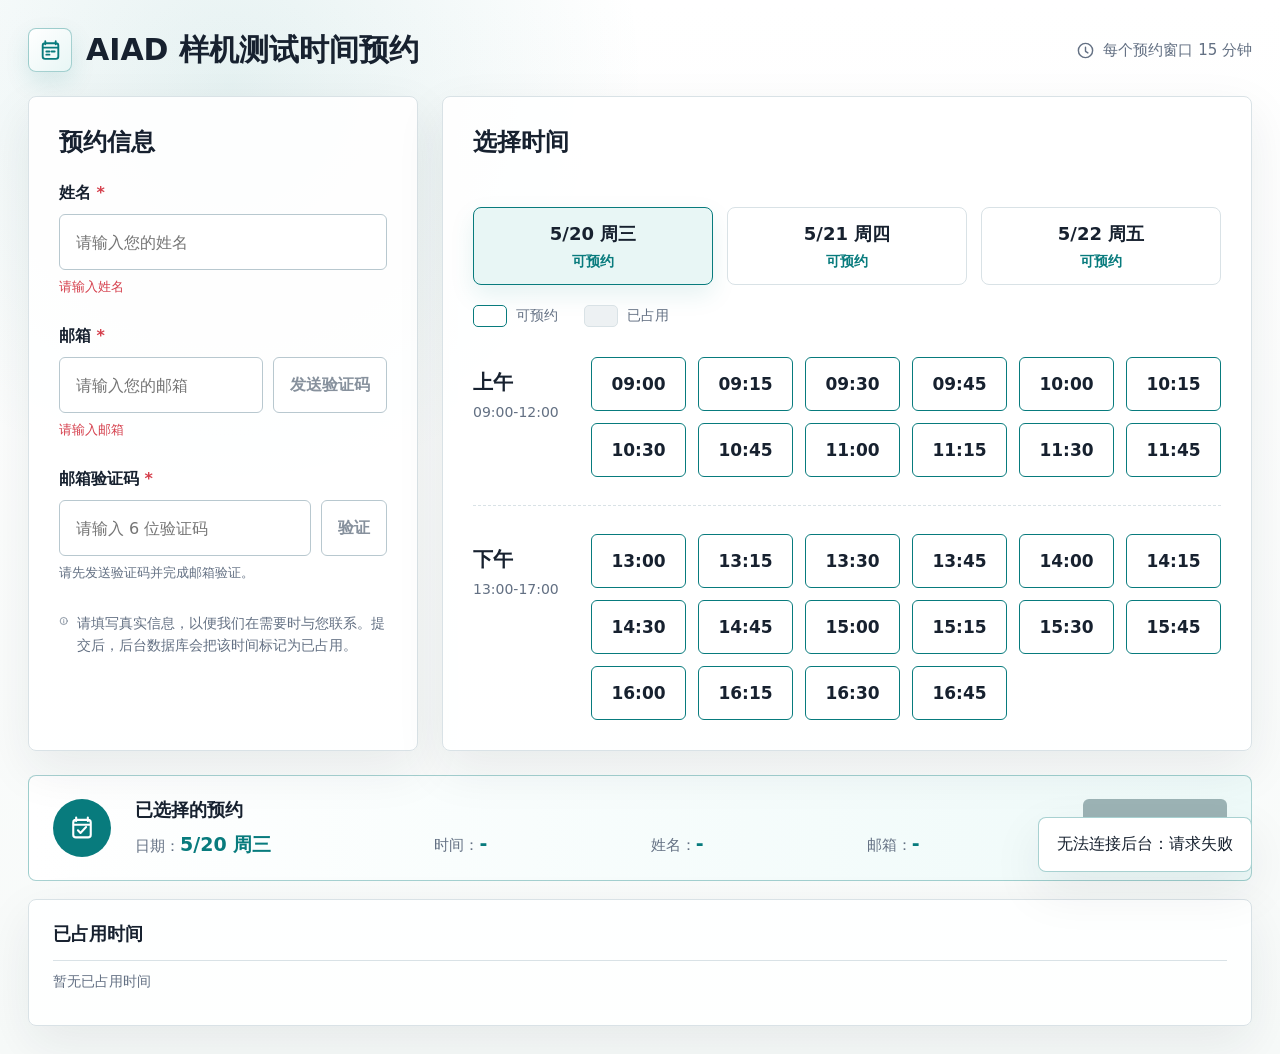
==== index.html @ 075addb0 "Add admin blocked slot management" ====
<!doctype html>
<html lang="zh-CN">
  <head>
    <meta charset="utf-8" />
    <meta name="viewport" content="width=device-width, initial-scale=1" />
    <title>AIAD 样机测试时间预约</title>
    <style>
      :root {
        --bg: #f7faf9;
        --surface: #ffffff;
        --surface-soft: #f1f7f6;
        --ink: #17212f;
        --muted: #637083;
        --line: #d9e2e6;
        --line-strong: #b8c8cf;
        --teal: #087b7d;
        --teal-deep: #056568;
        --teal-soft: #e8f6f5;
        --red: #d53f4c;
        --shadow: 0 18px 50px rgba(23, 33, 47, 0.08);
        font-family: Inter, ui-sans-serif, system-ui, -apple-system, BlinkMacSystemFont, "Segoe UI",
          "PingFang SC", "Microsoft YaHei", sans-serif;
      }

      * {
        box-sizing: border-box;
      }

      body {
        margin: 0;
        min-height: 100vh;
        background:
          radial-gradient(circle at 18% 8%, rgba(8, 123, 125, 0.1), transparent 26rem),
          linear-gradient(180deg, #ffffff 0%, var(--bg) 100%);
        color: var(--ink);
      }

      button,
      input {
        font: inherit;
      }

      button {
        cursor: pointer;
      }

      .app {
        min-height: 100vh;
        padding: 28px;
      }

      .shell {
        width: min(1480px, 100%);
        margin: 0 auto;
      }

      .topbar {
        display: flex;
        align-items: center;
        justify-content: space-between;
        gap: 20px;
        margin-bottom: 24px;
      }

      .brand {
        display: flex;
        align-items: center;
        gap: 14px;
      }

      .brand-mark {
        display: grid;
        width: 44px;
        height: 44px;
        place-items: center;
        border: 1px solid rgba(8, 123, 125, 0.35);
        border-radius: 8px;
        background: linear-gradient(135deg, #ffffff, var(--teal-soft));
        color: var(--teal);
        box-shadow: 0 10px 24px rgba(8, 123, 125, 0.12);
      }

      h1 {
        margin: 0;
        font-size: 30px;
        line-height: 1.2;
        font-weight: 760;
      }

      .top-note {
        display: flex;
        align-items: center;
        gap: 8px;
        color: var(--muted);
        font-size: 15px;
      }

      .layout {
        display: grid;
        grid-template-columns: 390px minmax(0, 1fr);
        gap: 24px;
      }

      .panel {
        border: 1px solid var(--line);
        border-radius: 8px;
        background: rgba(255, 255, 255, 0.92);
        box-shadow: var(--shadow);
      }

      .form-panel {
        min-height: 620px;
        padding: 30px;
      }

      .section-title {
        margin: 0 0 26px;
        font-size: 24px;
        line-height: 1.25;
        font-weight: 740;
      }

      .field {
        margin-bottom: 28px;
      }

      label {
        display: block;
        margin-bottom: 10px;
        font-size: 16px;
        font-weight: 680;
      }

      .required {
        color: var(--red);
      }

      input {
        width: 100%;
        height: 56px;
        border: 1px solid var(--line-strong);
        border-radius: 6px;
        background: #fff;
        color: var(--ink);
        padding: 0 16px;
        font-size: 16px;
        outline: none;
        transition: border-color 150ms ease, box-shadow 150ms ease;
      }

      input:focus {
        border-color: var(--teal);
        box-shadow: 0 0 0 4px rgba(8, 123, 125, 0.12);
      }

      .helper {
        display: flex;
        gap: 9px;
        align-items: flex-start;
        color: var(--muted);
        font-size: 14px;
        line-height: 1.6;
      }

      .error {
        min-height: 20px;
        margin-top: 8px;
        color: var(--red);
        font-size: 13px;
      }

      .verify-row {
        display: grid;
        grid-template-columns: minmax(0, 1fr) auto;
        gap: 10px;
        align-items: start;
      }

      .secondary {
        min-height: 56px;
        border: 1px solid var(--teal);
        border-radius: 6px;
        background: #fff;
        color: var(--teal);
        padding: 0 16px;
        font-weight: 700;
      }

      .secondary:disabled {
        cursor: not-allowed;
        border-color: var(--line-strong);
        color: #87919d;
      }

      .verification-status {
        min-height: 20px;
        margin-top: 8px;
        color: var(--muted);
        font-size: 13px;
      }

      .verification-status.ok {
        color: var(--teal);
        font-weight: 700;
      }

      .planner {
        padding: 30px;
      }

      .planner-head {
        display: flex;
        align-items: center;
        justify-content: space-between;
        gap: 18px;
        margin-bottom: 24px;
      }

      .week-controls {
        display: flex;
        align-items: center;
        gap: 10px;
      }

      .icon-button {
        display: grid;
        width: 42px;
        height: 42px;
        place-items: center;
        border: 1px solid var(--line);
        border-radius: 8px;
        background: #fff;
        color: var(--ink);
      }

      .icon-button:disabled {
        cursor: not-allowed;
        opacity: 0.45;
      }

      .date-tabs {
        display: grid;
        grid-template-columns: repeat(3, minmax(160px, 1fr));
        gap: 14px;
        margin-bottom: 20px;
      }

      .date-tab {
        min-height: 78px;
        border: 1px solid var(--line);
        border-radius: 8px;
        background: #fff;
        color: var(--ink);
        text-align: center;
        transition: border-color 150ms ease, background 150ms ease, color 150ms ease,
          box-shadow 150ms ease;
      }

      .date-tab strong {
        display: block;
        margin-bottom: 5px;
        font-size: 18px;
        font-weight: 740;
      }

      .date-tab span {
        color: var(--teal);
        font-size: 14px;
        font-weight: 650;
      }

      .date-tab[aria-selected="true"] {
        border-color: var(--teal);
        background: var(--teal-soft);
        box-shadow: 0 10px 24px rgba(8, 123, 125, 0.1);
      }

      .legend {
        display: flex;
        align-items: center;
        gap: 26px;
        margin: 18px 0 30px;
        color: var(--muted);
        font-size: 14px;
      }

      .legend-item {
        display: inline-flex;
        align-items: center;
        gap: 9px;
      }

      .sample {
        width: 34px;
        height: 22px;
        border: 1px solid var(--teal);
        border-radius: 5px;
        background: #fff;
      }

      .sample.busy {
        border-color: var(--line);
        background: #edf1f3;
      }

      .time-group {
        display: grid;
        grid-template-columns: 96px minmax(0, 1fr);
        gap: 22px;
        align-items: start;
      }

      .time-group + .time-group {
        margin-top: 28px;
        padding-top: 28px;
        border-top: 1px dashed var(--line);
      }

      .period-title {
        margin-top: 12px;
      }

      .period-title strong {
        display: block;
        margin-bottom: 6px;
        font-size: 20px;
      }

      .period-title span {
        color: var(--muted);
        font-size: 14px;
      }

      .slot-grid {
        display: grid;
        grid-template-columns: repeat(6, minmax(88px, 1fr));
        gap: 12px;
      }

      .slot {
        height: 54px;
        border: 1px solid var(--teal);
        border-radius: 6px;
        background: #fff;
        color: var(--ink);
        font-size: 17px;
        font-weight: 650;
        transition: transform 150ms ease, box-shadow 150ms ease, background 150ms ease,
          border-color 150ms ease;
      }

      .slot:hover:not(:disabled) {
        transform: translateY(-1px);
        box-shadow: 0 10px 18px rgba(8, 123, 125, 0.1);
      }

      .slot.selected {
        border-color: var(--teal-deep);
        background: var(--teal);
        color: #fff;
        box-shadow: 0 12px 24px rgba(8, 123, 125, 0.2);
      }

      .slot:disabled {
        cursor: not-allowed;
        border-color: var(--line);
        background: #edf1f3;
        color: #87919d;
        box-shadow: none;
      }

      .summary {
        display: grid;
        grid-template-columns: auto minmax(0, 1fr) auto;
        gap: 24px;
        align-items: center;
        margin-top: 24px;
        padding: 22px 24px;
        border: 1px solid rgba(8, 123, 125, 0.35);
        border-radius: 8px;
        background: linear-gradient(90deg, #ffffff, #eefaf9);
      }

      .summary-icon {
        display: grid;
        width: 58px;
        height: 58px;
        place-items: center;
        border-radius: 50%;
        background: var(--teal);
        color: #fff;
      }

      .summary h2 {
        margin: 0 0 10px;
        font-size: 18px;
      }

      .summary-grid {
        display: grid;
        grid-template-columns: repeat(4, minmax(0, auto));
        gap: 12px 24px;
        color: var(--muted);
        font-size: 15px;
      }

      .summary-grid strong {
        color: var(--teal);
        font-size: 19px;
      }

      .primary {
        min-width: 144px;
        height: 58px;
        border: 0;
        border-radius: 6px;
        background: var(--teal);
        color: #fff;
        font-size: 17px;
        font-weight: 720;
        box-shadow: 0 14px 26px rgba(8, 123, 125, 0.22);
      }

      .primary:disabled {
        cursor: not-allowed;
        background: #9cb3b5;
        box-shadow: none;
      }

      .records {
        margin-top: 18px;
        padding: 22px 24px;
      }

      .records-head {
        display: flex;
        align-items: center;
        justify-content: space-between;
        gap: 16px;
        margin-bottom: 14px;
      }

      .records h2 {
        margin: 0;
        font-size: 18px;
      }

      .text-button {
        display: inline-flex;
        align-items: center;
        justify-content: center;
        border: 0;
        background: transparent;
        color: var(--teal);
        font-size: 14px;
        font-weight: 680;
        text-decoration: none;
      }

      .record-list {
        display: grid;
        gap: 10px;
        margin: 0;
        padding: 0;
        list-style: none;
      }

      .record {
        display: grid;
        grid-template-columns: minmax(0, 1fr) auto;
        gap: 14px;
        align-items: center;
        padding: 12px 0;
        border-top: 1px solid var(--line);
        color: var(--muted);
        font-size: 14px;
      }

      .record strong {
        display: block;
        color: var(--ink);
        font-size: 15px;
      }

      .toast {
        position: fixed;
        right: 28px;
        bottom: 28px;
        max-width: 360px;
        padding: 16px 18px;
        border: 1px solid rgba(8, 123, 125, 0.35);
        border-radius: 8px;
        background: #fff;
        color: var(--ink);
        box-shadow: var(--shadow);
        opacity: 0;
        transform: translateY(10px);
        pointer-events: none;
        transition: opacity 180ms ease, transform 180ms ease;
      }

      .toast.show {
        opacity: 1;
        transform: translateY(0);
      }

      @media (max-width: 980px) {
        .app {
          padding: 20px;
        }

        .layout {
          grid-template-columns: 1fr;
        }

        .form-panel {
          min-height: 0;
        }

        .slot-grid {
          grid-template-columns: repeat(4, minmax(80px, 1fr));
        }
      }

      @media (max-width: 680px) {
        .app {
          padding: 16px;
        }

        .topbar,
        .planner-head,
        .summary,
        .records-head {
          align-items: flex-start;
          flex-direction: column;
        }

        h1 {
          font-size: 24px;
        }

        .top-note {
          font-size: 14px;
        }

        .form-panel,
        .planner,
        .summary,
        .records {
          padding: 20px;
        }

        .date-tabs {
          grid-template-columns: 1fr;
          width: 100%;
        }

        .week-controls {
          width: 100%;
          justify-content: space-between;
        }

        .time-group {
          grid-template-columns: 1fr;
          gap: 12px;
        }

        .period-title {
          margin-top: 0;
        }

        .slot-grid {
          grid-template-columns: repeat(2, minmax(0, 1fr));
        }

        .verify-row {
          grid-template-columns: 1fr;
        }

        .summary-grid {
          grid-template-columns: 1fr;
        }

        .primary {
          width: 100%;
        }

        .record {
          grid-template-columns: 1fr;
        }

        .toast {
          right: 16px;
          bottom: 16px;
          left: 16px;
          max-width: none;
        }
      }
    </style>
  </head>
  <body>
    <main class="app">
      <div class="shell">
        <header class="topbar">
          <div class="brand">
            <div class="brand-mark" aria-hidden="true">
              <svg width="25" height="25" viewBox="0 0 24 24" fill="none">
                <path
                  d="M7 3v3M17 3v3M4.5 9.2h15M6.8 5h10.4c1.2 0 2.3 1 2.3 2.3v10.4c0 1.2-1 2.3-2.3 2.3H6.8c-1.2 0-2.3-1-2.3-2.3V7.3C4.5 6 5.6 5 6.8 5Z"
                  stroke="currentColor"
                  stroke-width="1.8"
                  stroke-linecap="round"
                />
                <path d="M8 13h3M13 13h3M8 16h3" stroke="currentColor" stroke-width="1.8" stroke-linecap="round" />
              </svg>
            </div>
            <h1>AIAD 样机测试时间预约</h1>
          </div>
          <div class="top-note">
            <svg width="19" height="19" viewBox="0 0 24 24" fill="none" aria-hidden="true">
              <path
                d="M12 8v5l3 2M21 12a9 9 0 1 1-18 0 9 9 0 0 1 18 0Z"
                stroke="currentColor"
                stroke-width="1.8"
                stroke-linecap="round"
                stroke-linejoin="round"
              />
            </svg>
            每个预约窗口 15 分钟
          </div>
        </header>

        <section class="layout" aria-label="预约表单和时间选择">
          <form class="panel form-panel" id="bookingForm" novalidate>
            <h2 class="section-title">预约信息</h2>
            <div class="field">
              <label for="name">姓名 <span class="required">*</span></label>
              <input id="name" name="name" autocomplete="name" placeholder="请输入您的姓名" />
              <div class="error" id="nameError" aria-live="polite"></div>
            </div>
            <div class="field">
              <label for="email">邮箱 <span class="required">*</span></label>
              <div class="verify-row">
                <input id="email" name="email" type="email" autocomplete="email" placeholder="请输入您的邮箱" />
                <button class="secondary" id="sendCode" type="button">发送验证码</button>
              </div>
              <div class="error" id="emailError" aria-live="polite"></div>
            </div>
            <div class="field">
              <label for="emailCode">邮箱验证码 <span class="required">*</span></label>
              <div class="verify-row">
                <input id="emailCode" name="emailCode" inputmode="numeric" maxlength="6" placeholder="请输入 6 位验证码" />
                <button class="secondary" id="verifyCode" type="button">验证</button>
              </div>
              <div class="verification-status" id="verificationStatus" aria-live="polite">请先发送验证码并完成邮箱验证。</div>
            </div>
            <p class="helper">
              <svg width="18" height="18" viewBox="0 0 24 24" fill="none" aria-hidden="true">
                <path
                  d="M12 17v-6M12 8h.01M21 12a9 9 0 1 1-18 0 9 9 0 0 1 18 0Z"
                  stroke="currentColor"
                  stroke-width="1.8"
                  stroke-linecap="round"
                  stroke-linejoin="round"
                />
              </svg>
              请填写真实信息，以便我们在需要时与您联系。提交后，后台数据库会把该时间标记为已占用。
            </p>
          </form>

          <section class="panel planner" aria-labelledby="timeTitle">
            <div class="planner-head">
              <h2 class="section-title" id="timeTitle">选择时间</h2>
            </div>

            <div class="date-tabs" id="dateTabs" role="tablist" aria-label="可预约日期"></div>

            <div class="legend" aria-label="时间状态说明">
              <span class="legend-item"><span class="sample"></span>可预约</span>
              <span class="legend-item"><span class="sample busy"></span>已占用</span>
            </div>

            <div id="slotGroups" aria-live="polite"></div>
          </section>
        </section>

        <section class="summary" aria-label="已选择的预约">
          <div class="summary-icon" aria-hidden="true">
            <svg width="28" height="28" viewBox="0 0 24 24" fill="none">
              <path
                d="M7 3v3M17 3v3M4.5 9.2h15M6.8 5h10.4c1.2 0 2.3 1 2.3 2.3v10.4c0 1.2-1 2.3-2.3 2.3H6.8c-1.2 0-2.3-1-2.3-2.3V7.3C4.5 6 5.6 5 6.8 5Z"
                stroke="currentColor"
                stroke-width="1.8"
                stroke-linecap="round"
              />
              <path d="m8.5 14 2.2 2.2 4.8-5" stroke="currentColor" stroke-width="1.8" stroke-linecap="round" stroke-linejoin="round" />
            </svg>
          </div>
          <div>
            <h2>已选择的预约</h2>
            <div class="summary-grid">
              <span>日期：<strong id="summaryDate">-</strong></span>
              <span>时间：<strong id="summaryTime">-</strong></span>
              <span>姓名：<strong id="summaryName">-</strong></span>
              <span>邮箱：<strong id="summaryEmail">-</strong></span>
            </div>
          </div>
          <button class="primary" id="confirmBooking" type="button" disabled>确认预约</button>
        </section>

        <section class="panel records" aria-label="已占用时间">
          <div class="records-head">
            <h2>已占用时间</h2>
          </div>
          <ul class="record-list" id="recordList"></ul>
        </section>
      </div>
    </main>

    <div class="toast" id="toast" role="status" aria-live="polite"></div>

    <script>
      const WEEK_DAYS = ["周日", "周一", "周二", "周三", "周四", "周五", "周六"];
      const BOOKING_DATE_KEYS = ["2026-05-20", "2026-05-21", "2026-05-22"];
      const SLOT_MINUTES = 15;
      const VALID_TIMES = [...generateTimes(9, 12), ...generateTimes(13, 17)];
      const MONTH_DAY = new Intl.DateTimeFormat("zh-CN", { month: "numeric", day: "numeric" });
      const FULL_DATE = new Intl.DateTimeFormat("zh-CN", {
        year: "numeric",
        month: "long",
        day: "numeric",
        weekday: "long",
      });

      const state = {
        selectedDate: "",
        selectedTime: "",
        bookings: [],
        verifiedEmail: "",
        currentBooking: null,
        verificationMessage: "请先发送验证码并完成邮箱验证。",
        sendingCode: false,
        verifyingCode: false,
      };

      const nameInput = document.querySelector("#name");
      const emailInput = document.querySelector("#email");
      const emailCodeInput = document.querySelector("#emailCode");
      const sendCodeButton = document.querySelector("#sendCode");
      const verifyCodeButton = document.querySelector("#verifyCode");
      const verificationStatus = document.querySelector("#verificationStatus");
      const dateTabs = document.querySelector("#dateTabs");
      const slotGroups = document.querySelector("#slotGroups");
      const confirmBooking = document.querySelector("#confirmBooking");
      const recordList = document.querySelector("#recordList");
      const toast = document.querySelector("#toast");

      async function api(path, options = {}) {
        const response = await fetch(path, {
          headers: { "Content-Type": "application/json", ...(options.headers || {}) },
          ...options,
        });
        const contentType = response.headers.get("content-type") || "";
        const data = contentType.includes("application/json") ? await response.json() : await response.text();
        if (!response.ok) {
          throw new Error(data.error || "请求失败");
        }
        return data;
      }

      function dateKey(date) {
        const y = date.getFullYear();
        const m = String(date.getMonth() + 1).padStart(2, "0");
        const d = String(date.getDate()).padStart(2, "0");
        return `${y}-${m}-${d}`;
      }

      function toDate(key) {
        const [year, month, day] = key.split("-").map(Number);
        return new Date(year, month - 1, day);
      }

      function getBookingDates() {
        return BOOKING_DATE_KEYS.map(toDate);
      }

      function generateTimes(startHour, endHour) {
        const result = [];
        for (let minutes = startHour * 60; minutes < endHour * 60; minutes += SLOT_MINUTES) {
          const h = Math.floor(minutes / 60);
          const m = minutes % 60;
          result.push(`${String(h).padStart(2, "0")}:${String(m).padStart(2, "0")}`);
        }
        return result;
      }

      function endTime(start) {
        const [h, m] = start.split(":").map(Number);
        const total = h * 60 + m + SLOT_MINUTES;
        return `${String(Math.floor(total / 60)).padStart(2, "0")}:${String(total % 60).padStart(2, "0")}`;
      }

      function isBooked(date, time) {
        return state.bookings.some((booking) => booking.date === date && booking.time === time);
      }

      function normalizedEmail() {
        return emailInput.value.trim().toLowerCase();
      }

      function emailIsVerified() {
        return Boolean(state.verifiedEmail && state.verifiedEmail === normalizedEmail());
      }

      function isUpdateMode() {
        return Boolean(emailIsVerified() && state.currentBooking);
      }

      function renderDates() {
        const dates = getBookingDates();
        if (!state.selectedDate || !dates.some((date) => dateKey(date) === state.selectedDate)) {
          state.selectedDate = dateKey(dates[0]);
          state.selectedTime = "";
        }

        dateTabs.innerHTML = dates
          .map((date) => {
            const key = dateKey(date);
            const bookedCount = state.bookings.filter((booking) => booking.date === key).length;
            const label = `${MONTH_DAY.format(date)} ${WEEK_DAYS[date.getDay()]}`;
            const status = bookedCount >= VALID_TIMES.length ? "已满" : "可预约";
            return `
              <button class="date-tab" type="button" role="tab" aria-selected="${key === state.selectedDate}" data-date="${key}">
                <strong>${label}</strong>
                <span>${status}</span>
              </button>
            `;
          })
          .join("");
      }

      function renderSlots() {
        const groups = [
          { label: "上午", range: "09:00-12:00", times: generateTimes(9, 12) },
          { label: "下午", range: "13:00-17:00", times: generateTimes(13, 17) },
        ];

        slotGroups.innerHTML = groups
          .map(
            (group) => `
              <section class="time-group" aria-label="${group.label} ${group.range}">
                <div class="period-title">
                  <strong>${group.label}</strong>
                  <span>${group.range}</span>
                </div>
                <div class="slot-grid">
                  ${group.times
                    .map((time) => {
                      const booked = isBooked(state.selectedDate, time);
                      const selected = state.selectedTime === time;
                      return `
                        <button
                          class="slot ${selected ? "selected" : ""}"
                          type="button"
                          data-time="${time}"
                          ${booked ? "disabled" : ""}
                          aria-pressed="${selected}"
                        >${time}</button>
                      `;
                    })
                    .join("")}
                </div>
              </section>
            `
          )
          .join("");
      }

      function validateForm() {
        const name = nameInput.value.trim();
        const email = normalizedEmail();
        const emailOk = /^[^\s@]+@[^\s@]+\.[^\s@]+$/.test(email);
        const updating = isUpdateMode();

        document.querySelector("#nameError").textContent = name || updating ? "" : "请输入姓名";
        document.querySelector("#emailError").textContent = email ? (emailOk ? "" : "请输入有效邮箱") : "请输入邮箱";

        sendCodeButton.disabled = !emailOk || state.sendingCode;
        verifyCodeButton.disabled = !emailOk || !emailCodeInput.value.trim() || state.verifyingCode || emailIsVerified();
        verificationStatus.classList.toggle("ok", emailIsVerified());
        verificationStatus.textContent = emailIsVerified()
          ? state.verificationMessage
          : state.verificationMessage;

        confirmBooking.textContent = updating ? "修改预约" : "确认预约";
        const valid = Boolean((name || updating) && emailOk && emailIsVerified() && state.selectedDate && state.selectedTime);
        confirmBooking.disabled = !valid;
        return valid;
      }

      function renderSummary() {
        document.querySelector("#summaryDate").textContent = state.selectedDate
          ? `${MONTH_DAY.format(toDate(state.selectedDate))} ${WEEK_DAYS[toDate(state.selectedDate).getDay()]}`
          : "-";
        document.querySelector("#summaryTime").textContent = state.selectedTime
          ? `${state.selectedTime} - ${endTime(state.selectedTime)}`
          : "-";
        document.querySelector("#summaryName").textContent = nameInput.value.trim() || "-";
        document.querySelector("#summaryEmail").textContent = emailInput.value.trim() || "-";
        validateForm();
      }

      function resetVerification() {
        state.verifiedEmail = "";
        state.currentBooking = null;
        state.verificationMessage = "请先发送验证码并完成邮箱验证。";
        emailCodeInput.value = "";
        renderSummary();
      }

      function renderRecords() {
        if (state.bookings.length === 0) {
          recordList.innerHTML = `<li class="record"><span>暂无已占用时间</span></li>`;
          return;
        }

        const sorted = [...state.bookings].sort((a, b) => `${a.date} ${a.time}`.localeCompare(`${b.date} ${b.time}`));
        recordList.innerHTML = sorted
          .slice(0, 8)
          .map(
            (booking) => `
              <li class="record">
                <span>
                  <strong>${FULL_DATE.format(toDate(booking.date))} ${booking.time} - ${endTime(booking.time)}</strong>
                  该时间段不可预约
                </span>
                <span>已占用</span>
              </li>
            `
          )
          .join("");
      }

      function render() {
        renderDates();
        renderSlots();
        renderSummary();
        renderRecords();
      }

      function showToast(message) {
        toast.textContent = message;
        toast.classList.add("show");
        window.clearTimeout(showToast.timer);
        showToast.timer = window.setTimeout(() => toast.classList.remove("show"), 2600);
      }

      async function refreshBookings() {
        try {
          state.bookings = await api("/api/availability");
          render();
        } catch (error) {
          showToast(`无法连接后台：${error.message}`);
        }
      }

      dateTabs.addEventListener("click", (event) => {
        const tab = event.target.closest("[data-date]");
        if (!tab) return;
        state.selectedDate = tab.dataset.date;
        state.selectedTime = "";
        render();
      });

      slotGroups.addEventListener("click", (event) => {
        const slot = event.target.closest("[data-time]");
        if (!slot || slot.disabled) return;
        state.selectedTime = slot.dataset.time;
        render();
      });

      [nameInput, emailInput].forEach((input) => {
        input.addEventListener("input", renderSummary);
        input.addEventListener("blur", validateForm);
      });

      emailInput.addEventListener("input", resetVerification);
      emailCodeInput.addEventListener("input", validateForm);

      sendCodeButton.addEventListener("click", async () => {
        const email = normalizedEmail();
        if (!/^[^\s@]+@[^\s@]+\.[^\s@]+$/.test(email)) {
          validateForm();
          return;
        }
        state.sendingCode = true;
        validateForm();
        try {
          await api("/api/verification/send", {
            method: "POST",
            body: JSON.stringify({ email }),
          });
          state.verificationMessage = "验证码已发送，请检查邮箱。";
          showToast("验证码已发送。");
        } catch (error) {
          state.verificationMessage = error.message;
          showToast(error.message);
        } finally {
          state.sendingCode = false;
          validateForm();
        }
      });

      verifyCodeButton.addEventListener("click", async () => {
        const email = normalizedEmail();
        const code = emailCodeInput.value.trim();
        state.verifyingCode = true;
        validateForm();
        try {
          const result = await api("/api/verification/verify", {
            method: "POST",
            body: JSON.stringify({ email, code }),
          });
          state.verifiedEmail = email;
          state.currentBooking = result.currentBooking || null;
          if (state.currentBooking) {
            state.selectedDate = state.currentBooking.date;
            state.selectedTime = "";
            state.verificationMessage = `邮箱验证已通过。当前预约为 ${state.currentBooking.date} ${state.currentBooking.time} - ${endTime(state.currentBooking.time)}，请选择新的时间段。`;
            showToast("邮箱验证通过，可以修改预约时间。");
            render();
          } else {
            state.verificationMessage = "邮箱验证已通过。";
            showToast("邮箱验证通过。");
          }
        } catch (error) {
          state.verifiedEmail = "";
          state.currentBooking = null;
          state.verificationMessage = error.message;
          showToast(error.message);
        } finally {
          state.verifyingCode = false;
          validateForm();
        }
      });

      confirmBooking.addEventListener("click", async () => {
        if (!validateForm()) return;
        if (isBooked(state.selectedDate, state.selectedTime)) {
          showToast("该时间已被占用，请选择其他时间。");
          state.selectedTime = "";
          render();
          return;
        }

        confirmBooking.disabled = true;
        try {
          const payload = {
            name: nameInput.value.trim(),
            email: normalizedEmail(),
            date: state.selectedDate,
            time: state.selectedTime,
          };
          const updating = isUpdateMode();
          const booking = await api(updating ? "/api/bookings/by-email" : "/api/bookings", {
            method: updating ? "PUT" : "POST",
            body: JSON.stringify(payload),
          });
          showToast(booking.emailWarning || (updating ? "预约时间已修改，通知邮件已发送。" : "预约成功，确认邮件已发送。"));
          state.selectedTime = "";
          state.verifiedEmail = "";
          state.currentBooking = null;
          state.verificationMessage = "请先发送验证码并完成邮箱验证。";
          emailCodeInput.value = "";
          await refreshBookings();
        } catch (error) {
          showToast(error.message);
          await refreshBookings();
        }
      });

      render();
      refreshBookings();
    </script>
  </body>
</html>
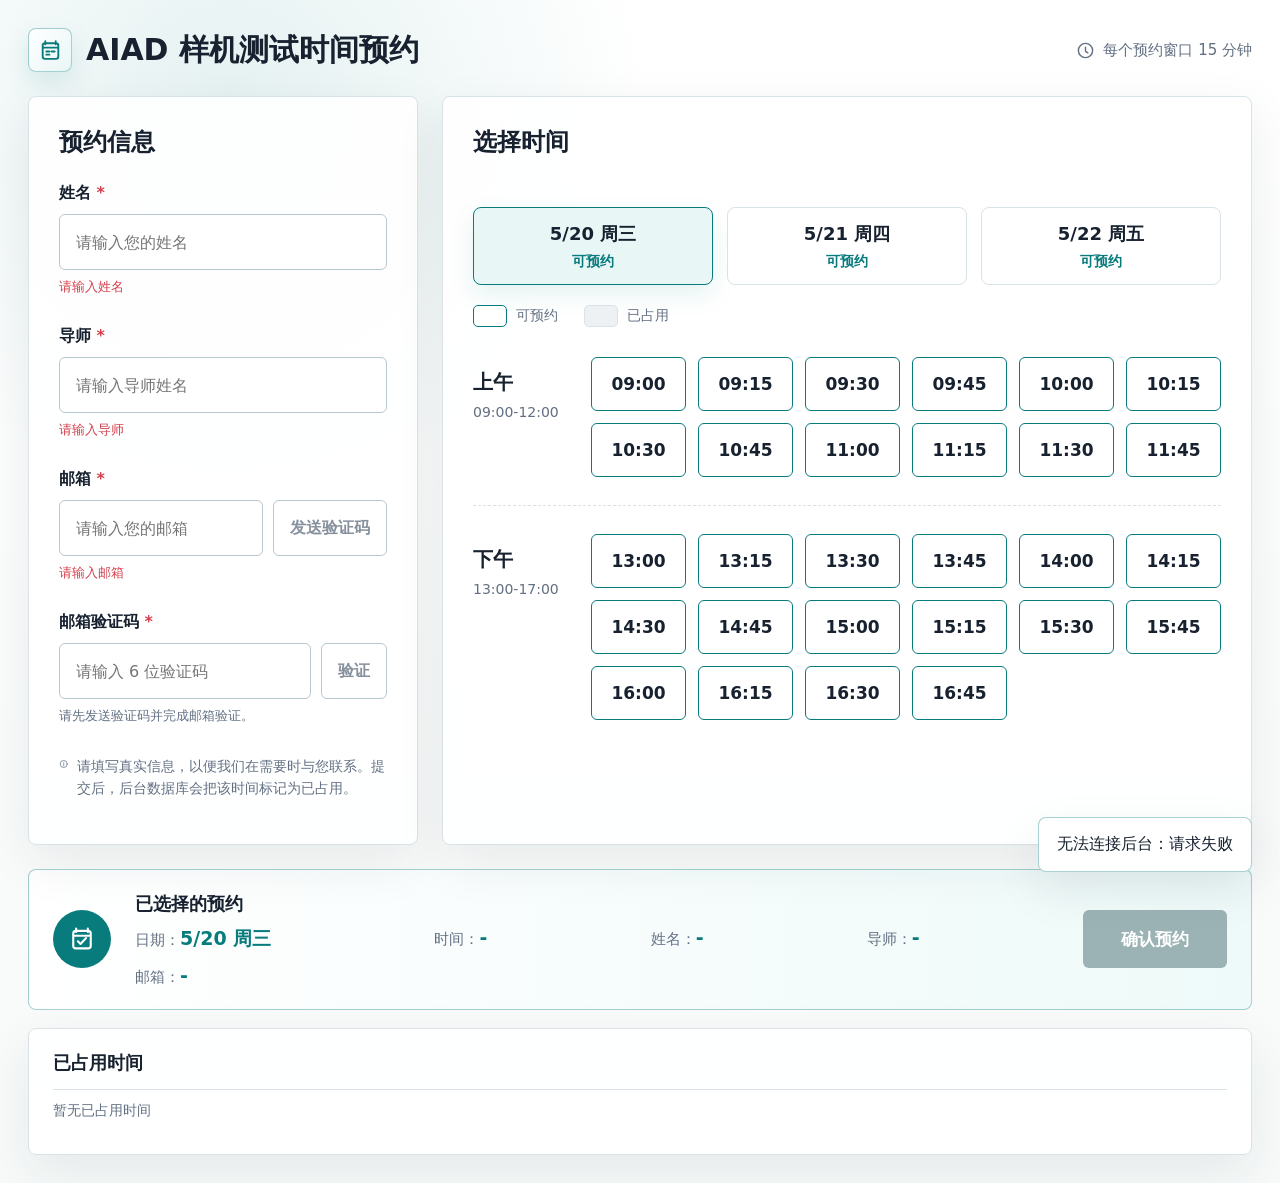
==== commit bcf29096: "Add frontend booking cancellation" ====
--- a/index.html
+++ b/index.html
@@ -409,6 +409,12 @@
         font-size: 19px;
       }
 
+      .summary-actions {
+        display: flex;
+        flex-direction: column;
+        gap: 10px;
+      }
+
       .primary {
         min-width: 144px;
         height: 58px;
@@ -425,6 +431,11 @@
         cursor: not-allowed;
         background: #9cb3b5;
         box-shadow: none;
+      }
+
+      .secondary.danger {
+        border-color: rgba(213, 63, 76, 0.45);
+        color: var(--red);
       }
 
       .records {
@@ -639,6 +650,11 @@
               <div class="error" id="nameError" aria-live="polite"></div>
             </div>
             <div class="field">
+              <label for="mentor">导师 <span class="required">*</span></label>
+              <input id="mentor" name="mentor" autocomplete="organization-title" placeholder="请输入导师姓名" />
+              <div class="error" id="mentorError" aria-live="polite"></div>
+            </div>
+            <div class="field">
               <label for="email">邮箱 <span class="required">*</span></label>
               <div class="verify-row">
                 <input id="email" name="email" type="email" autocomplete="email" placeholder="请输入您的邮箱" />
@@ -702,10 +718,14 @@
               <span>日期：<strong id="summaryDate">-</strong></span>
               <span>时间：<strong id="summaryTime">-</strong></span>
               <span>姓名：<strong id="summaryName">-</strong></span>
+              <span>导师：<strong id="summaryMentor">-</strong></span>
               <span>邮箱：<strong id="summaryEmail">-</strong></span>
             </div>
           </div>
-          <button class="primary" id="confirmBooking" type="button" disabled>确认预约</button>
+          <div class="summary-actions">
+            <button class="primary" id="confirmBooking" type="button" disabled>确认预约</button>
+            <button class="secondary danger" id="cancelBooking" type="button" hidden>取消已预约</button>
+          </div>
         </section>
 
         <section class="panel records" aria-label="已占用时间">
@@ -737,6 +757,8 @@
         selectedTime: "",
         bookings: [],
         verifiedEmail: "",
+        verificationToken: "",
+        verificationExpiresAt: "",
         currentBooking: null,
         verificationMessage: "请先发送验证码并完成邮箱验证。",
         sendingCode: false,
@@ -744,6 +766,7 @@
       };
 
       const nameInput = document.querySelector("#name");
+      const mentorInput = document.querySelector("#mentor");
       const emailInput = document.querySelector("#email");
       const emailCodeInput = document.querySelector("#emailCode");
       const sendCodeButton = document.querySelector("#sendCode");
@@ -752,6 +775,7 @@
       const dateTabs = document.querySelector("#dateTabs");
       const slotGroups = document.querySelector("#slotGroups");
       const confirmBooking = document.querySelector("#confirmBooking");
+      const cancelBooking = document.querySelector("#cancelBooking");
       const recordList = document.querySelector("#recordList");
       const toast = document.querySelector("#toast");
 
@@ -878,14 +902,16 @@
 
       function validateForm() {
         const name = nameInput.value.trim();
+        const mentor = mentorInput.value.trim();
         const email = normalizedEmail();
         const emailOk = /^[^\s@]+@[^\s@]+\.[^\s@]+$/.test(email);
         const updating = isUpdateMode();
 
         document.querySelector("#nameError").textContent = name || updating ? "" : "请输入姓名";
+        document.querySelector("#mentorError").textContent = mentor || updating ? "" : "请输入导师";
         document.querySelector("#emailError").textContent = email ? (emailOk ? "" : "请输入有效邮箱") : "请输入邮箱";
 
-        sendCodeButton.disabled = !emailOk || state.sendingCode;
+        sendCodeButton.disabled = !emailOk || state.sendingCode || emailIsVerified();
         verifyCodeButton.disabled = !emailOk || !emailCodeInput.value.trim() || state.verifyingCode || emailIsVerified();
         verificationStatus.classList.toggle("ok", emailIsVerified());
         verificationStatus.textContent = emailIsVerified()
@@ -893,8 +919,10 @@
           : state.verificationMessage;
 
         confirmBooking.textContent = updating ? "修改预约" : "确认预约";
-        const valid = Boolean((name || updating) && emailOk && emailIsVerified() && state.selectedDate && state.selectedTime);
+        const valid = Boolean((updating || (name && mentor)) && emailOk && emailIsVerified() && state.selectedDate && state.selectedTime);
         confirmBooking.disabled = !valid;
+        cancelBooking.hidden = !updating;
+        cancelBooking.disabled = !updating;
         return valid;
       }
 
@@ -906,12 +934,15 @@
           ? `${state.selectedTime} - ${endTime(state.selectedTime)}`
           : "-";
         document.querySelector("#summaryName").textContent = nameInput.value.trim() || "-";
+        document.querySelector("#summaryMentor").textContent = mentorInput.value.trim() || "-";
         document.querySelector("#summaryEmail").textContent = emailInput.value.trim() || "-";
         validateForm();
       }
 
       function resetVerification() {
         state.verifiedEmail = "";
+        state.verificationToken = "";
+        state.verificationExpiresAt = "";
         state.currentBooking = null;
         state.verificationMessage = "请先发送验证码并完成邮箱验证。";
         emailCodeInput.value = "";
@@ -979,7 +1010,7 @@
         render();
       });
 
-      [nameInput, emailInput].forEach((input) => {
+      [nameInput, mentorInput, emailInput].forEach((input) => {
         input.addEventListener("input", renderSummary);
         input.addEventListener("blur", validateForm);
       });
@@ -1022,6 +1053,8 @@
             body: JSON.stringify({ email, code }),
           });
           state.verifiedEmail = email;
+          state.verificationToken = result.verificationToken || "";
+          state.verificationExpiresAt = result.verificationExpiresAt || "";
           state.currentBooking = result.currentBooking || null;
           if (state.currentBooking) {
             state.selectedDate = state.currentBooking.date;
@@ -1035,6 +1068,8 @@
           }
         } catch (error) {
           state.verifiedEmail = "";
+          state.verificationToken = "";
+          state.verificationExpiresAt = "";
           state.currentBooking = null;
           state.verificationMessage = error.message;
           showToast(error.message);
@@ -1057,7 +1092,9 @@
         try {
           const payload = {
             name: nameInput.value.trim(),
+            mentor: mentorInput.value.trim(),
             email: normalizedEmail(),
+            verificationToken: state.verificationToken,
             date: state.selectedDate,
             time: state.selectedTime,
           };
@@ -1067,10 +1104,10 @@
             body: JSON.stringify(payload),
           });
           showToast(booking.emailWarning || (updating ? "预约时间已修改，通知邮件已发送。" : "预约成功，确认邮件已发送。"));
+          state.currentBooking = booking;
+          state.selectedDate = booking.date;
           state.selectedTime = "";
-          state.verifiedEmail = "";
-          state.currentBooking = null;
-          state.verificationMessage = "请先发送验证码并完成邮箱验证。";
+          state.verificationMessage = `邮箱已验证。当前预约为 ${booking.date} ${booking.time} - ${endTime(booking.time)}，可继续修改或取消。`;
           emailCodeInput.value = "";
           await refreshBookings();
         } catch (error) {
@@ -1079,6 +1116,27 @@
         }
       });
 
+      cancelBooking.addEventListener("click", async () => {
+        if (!isUpdateMode()) return;
+        cancelBooking.disabled = true;
+        try {
+          await api("/api/bookings/by-email", {
+            method: "DELETE",
+            body: JSON.stringify({ email: normalizedEmail(), verificationToken: state.verificationToken }),
+          });
+          showToast("预约已取消。");
+          state.currentBooking = null;
+          state.selectedTime = "";
+          state.verificationMessage = "预约已取消。邮箱仍已验证，可直接重新预约。";
+          await refreshBookings();
+        } catch (error) {
+          showToast(error.message);
+          await refreshBookings();
+        } finally {
+          validateForm();
+        }
+      });
+
       render();
       refreshBookings();
     </script>
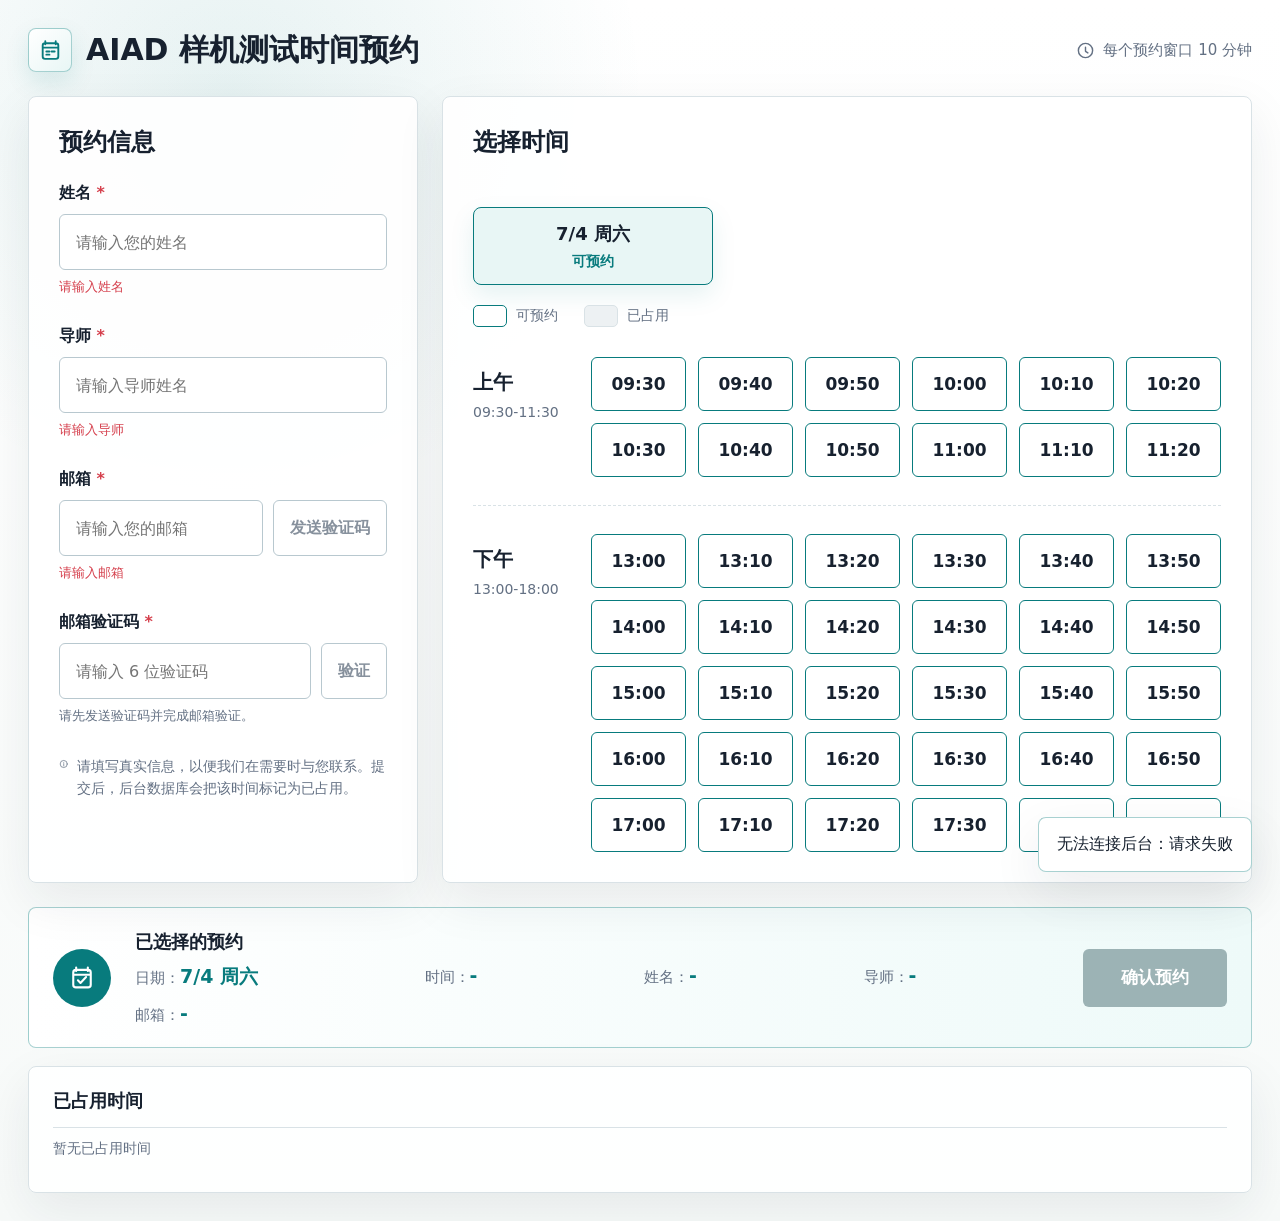
==== commit d86a187e: "Update booking window to July 4" ====
--- a/index.html
+++ b/index.html
@@ -637,7 +637,7 @@
                 stroke-linejoin="round"
               />
             </svg>
-            每个预约窗口 15 分钟
+            每个预约窗口 10 分钟
           </div>
         </header>
 
@@ -741,9 +741,10 @@
 
     <script>
       const WEEK_DAYS = ["周日", "周一", "周二", "周三", "周四", "周五", "周六"];
-      const BOOKING_DATE_KEYS = ["2026-05-20", "2026-05-21", "2026-05-22"];
-      const SLOT_MINUTES = 15;
-      const VALID_TIMES = [...generateTimes(9, 12), ...generateTimes(13, 17)];
+      const BOOKING_DATE_KEYS = ["2026-07-04"];
+      const SLOT_MINUTES = 10;
+      const VERIFICATION_RESEND_SECONDS = 60;
+      const VALID_TIMES = [...generateTimes("09:30", "11:30"), ...generateTimes("13:00", "18:00")];
       const MONTH_DAY = new Intl.DateTimeFormat("zh-CN", { month: "numeric", day: "numeric" });
       const FULL_DATE = new Intl.DateTimeFormat("zh-CN", {
         year: "numeric",
@@ -762,6 +763,7 @@
         currentBooking: null,
         verificationMessage: "请先发送验证码并完成邮箱验证。",
         sendingCode: false,
+        resendRemaining: 0,
         verifyingCode: false,
       };
 
@@ -778,6 +780,7 @@
       const cancelBooking = document.querySelector("#cancelBooking");
       const recordList = document.querySelector("#recordList");
       const toast = document.querySelector("#toast");
+      let resendTimer = 0;
 
       async function api(path, options = {}) {
         const response = await fetch(path, {
@@ -808,9 +811,13 @@
         return BOOKING_DATE_KEYS.map(toDate);
       }
 
-      function generateTimes(startHour, endHour) {
+      function generateTimes(startTime, endTime) {
+        const [startHour, startMinute] = startTime.split(":").map(Number);
+        const [endHour, endMinute] = endTime.split(":").map(Number);
+        const start = startHour * 60 + startMinute;
+        const end = endHour * 60 + endMinute;
         const result = [];
-        for (let minutes = startHour * 60; minutes < endHour * 60; minutes += SLOT_MINUTES) {
+        for (let minutes = start; minutes < end; minutes += SLOT_MINUTES) {
           const h = Math.floor(minutes / 60);
           const m = minutes % 60;
           result.push(`${String(h).padStart(2, "0")}:${String(m).padStart(2, "0")}`);
@@ -865,8 +872,8 @@
 
       function renderSlots() {
         const groups = [
-          { label: "上午", range: "09:00-12:00", times: generateTimes(9, 12) },
-          { label: "下午", range: "13:00-17:00", times: generateTimes(13, 17) },
+          { label: "上午", range: "09:30-11:30", times: generateTimes("09:30", "11:30") },
+          { label: "下午", range: "13:00-18:00", times: generateTimes("13:00", "18:00") },
         ];
 
         slotGroups.innerHTML = groups
@@ -911,7 +918,14 @@
         document.querySelector("#mentorError").textContent = mentor || updating ? "" : "请输入导师";
         document.querySelector("#emailError").textContent = email ? (emailOk ? "" : "请输入有效邮箱") : "请输入邮箱";
 
-        sendCodeButton.disabled = !emailOk || state.sendingCode || emailIsVerified();
+        sendCodeButton.disabled = !emailOk || state.sendingCode || emailIsVerified() || state.resendRemaining > 0;
+        if (emailIsVerified()) {
+          sendCodeButton.textContent = "已验证";
+        } else if (state.resendRemaining > 0) {
+          sendCodeButton.textContent = `重新发送 (${state.resendRemaining}s)`;
+        } else {
+          sendCodeButton.textContent = state.sendingCode ? "发送中..." : "发送验证码";
+        }
         verifyCodeButton.disabled = !emailOk || !emailCodeInput.value.trim() || state.verifyingCode || emailIsVerified();
         verificationStatus.classList.toggle("ok", emailIsVerified());
         verificationStatus.textContent = emailIsVerified()
@@ -940,6 +954,7 @@
       }
 
       function resetVerification() {
+        stopResendCooldown();
         state.verifiedEmail = "";
         state.verificationToken = "";
         state.verificationExpiresAt = "";
@@ -947,6 +962,28 @@
         state.verificationMessage = "请先发送验证码并完成邮箱验证。";
         emailCodeInput.value = "";
         renderSummary();
+      }
+
+      function stopResendCooldown() {
+        if (resendTimer) {
+          window.clearInterval(resendTimer);
+          resendTimer = 0;
+        }
+        state.resendRemaining = 0;
+      }
+
+      function startResendCooldown(seconds = VERIFICATION_RESEND_SECONDS) {
+        if (resendTimer) window.clearInterval(resendTimer);
+        state.resendRemaining = Math.max(1, Number(seconds) || VERIFICATION_RESEND_SECONDS);
+        validateForm();
+        resendTimer = window.setInterval(() => {
+          state.resendRemaining = Math.max(0, state.resendRemaining - 1);
+          if (state.resendRemaining === 0) {
+            window.clearInterval(resendTimer);
+            resendTimer = 0;
+          }
+          validateForm();
+        }, 1000);
       }
 
       function renderRecords() {
@@ -1031,6 +1068,7 @@
             method: "POST",
             body: JSON.stringify({ email }),
           });
+          startResendCooldown();
           state.verificationMessage = "验证码已发送，请检查邮箱。";
           showToast("验证码已发送。");
         } catch (error) {
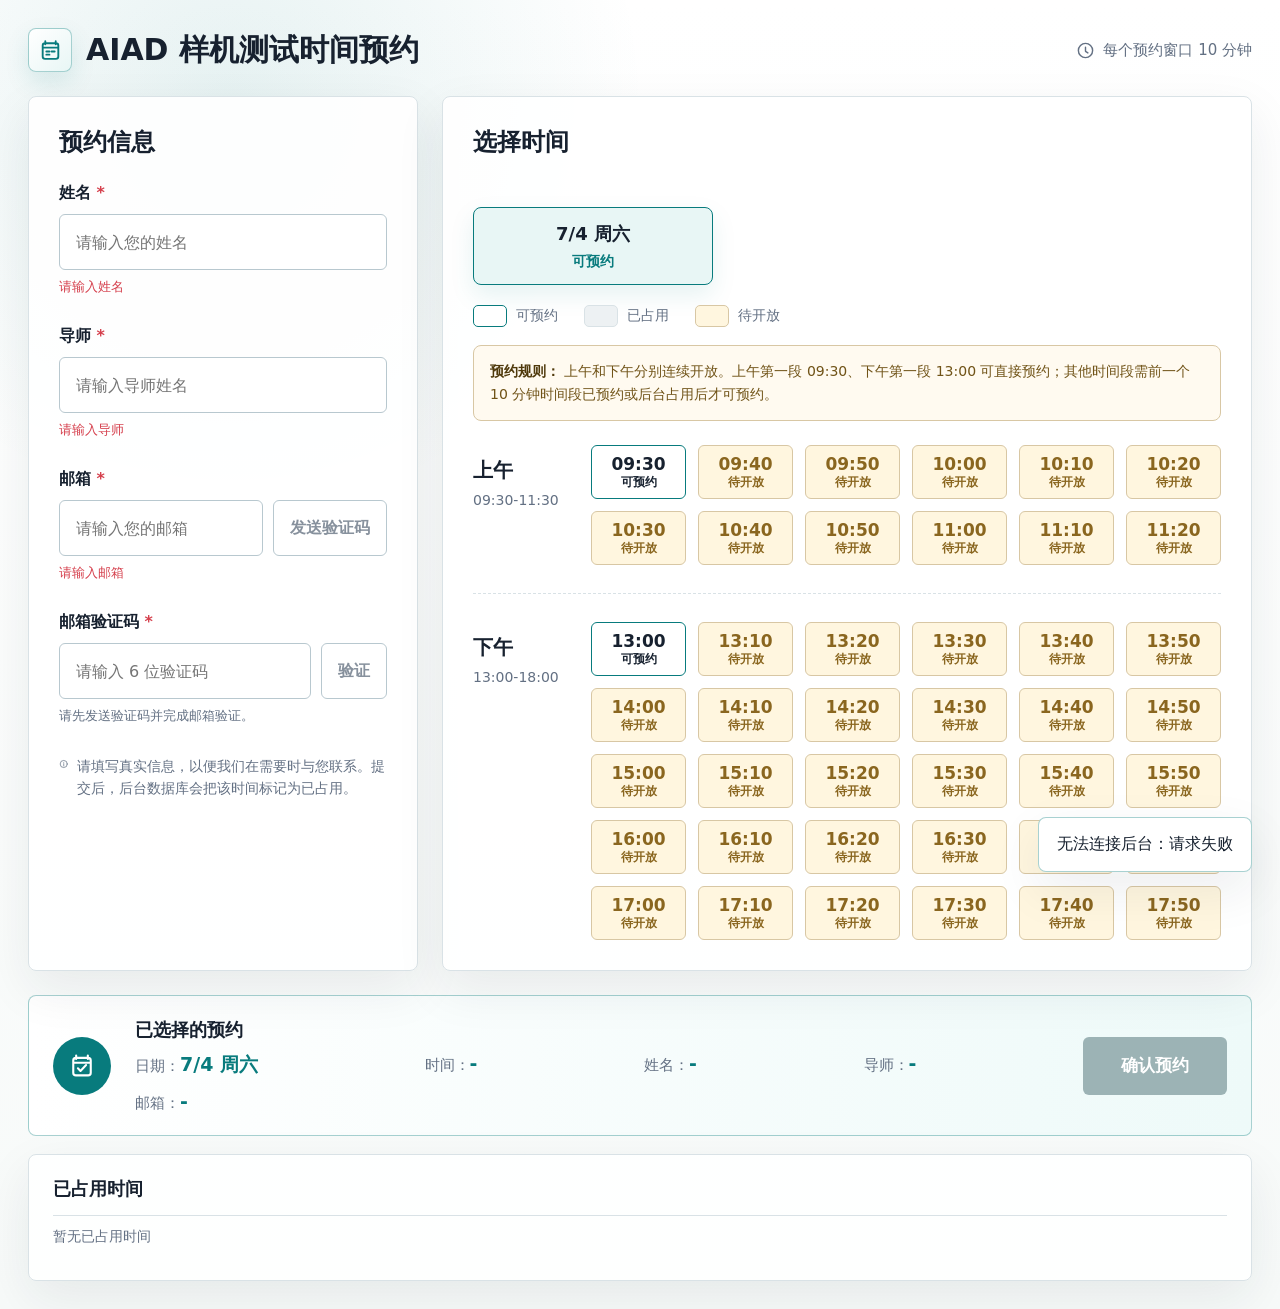
==== commit 42707163: "Enforce continuous booking flow" ====
--- a/index.html
+++ b/index.html
@@ -303,6 +303,26 @@
         background: #edf1f3;
       }
 
+      .sample.locked {
+        border-color: #d8c7a4;
+        background: #fff6df;
+      }
+
+      .rule-notice {
+        margin: -12px 0 24px;
+        padding: 14px 16px;
+        border: 1px solid #d8c7a4;
+        border-radius: 8px;
+        background: #fffaf0;
+        color: #705317;
+        font-size: 14px;
+        line-height: 1.65;
+      }
+
+      .rule-notice strong {
+        color: #4f390b;
+      }
+
       .time-group {
         display: grid;
         grid-template-columns: 96px minmax(0, 1fr);
@@ -338,6 +358,10 @@
       }
 
       .slot {
+        display: grid;
+        place-items: center;
+        align-content: center;
+        gap: 2px;
         height: 54px;
         border: 1px solid var(--teal);
         border-radius: 6px;
@@ -367,6 +391,23 @@
         background: #edf1f3;
         color: #87919d;
         box-shadow: none;
+      }
+
+      .slot.locked:disabled {
+        border-color: #d8c7a4;
+        background: #fff6df;
+        color: #8a661f;
+      }
+
+      .slot-time,
+      .slot-state {
+        display: block;
+        line-height: 1.15;
+      }
+
+      .slot-state {
+        font-size: 12px;
+        font-weight: 650;
       }
 
       .summary {
@@ -694,6 +735,12 @@
             <div class="legend" aria-label="时间状态说明">
               <span class="legend-item"><span class="sample"></span>可预约</span>
               <span class="legend-item"><span class="sample busy"></span>已占用</span>
+              <span class="legend-item"><span class="sample locked"></span>待开放</span>
+            </div>
+
+            <div class="rule-notice" role="note" aria-label="预约规则">
+              <strong>预约规则：</strong>
+              上午和下午分别连续开放。上午第一段 09:30、下午第一段 13:00 可直接预约；其他时间段需前一个 10 分钟时间段已预约或后台占用后才可预约。
             </div>
 
             <div id="slotGroups" aria-live="polite"></div>
@@ -745,6 +792,7 @@
       const SLOT_MINUTES = 10;
       const VERIFICATION_RESEND_SECONDS = 60;
       const VALID_TIMES = [...generateTimes("09:30", "11:30"), ...generateTimes("13:00", "18:00")];
+      const PERIOD_START_TIMES = new Set(["09:30", "13:00"]);
       const MONTH_DAY = new Intl.DateTimeFormat("zh-CN", { month: "numeric", day: "numeric" });
       const FULL_DATE = new Intl.DateTimeFormat("zh-CN", {
         year: "numeric",
@@ -835,6 +883,36 @@
         return state.bookings.some((booking) => booking.date === date && booking.time === time);
       }
 
+      function isCurrentBookingSlot(date, time) {
+        return Boolean(state.currentBooking && state.currentBooking.date === date && state.currentBooking.time === time);
+      }
+
+      function isOccupiedForRule(date, time) {
+        return state.bookings.some((booking) => booking.date === date && booking.time === time && !isCurrentBookingSlot(date, time));
+      }
+
+      function previousTime(time) {
+        if (PERIOD_START_TIMES.has(time)) return "";
+        const index = VALID_TIMES.indexOf(time);
+        return index > 0 ? VALID_TIMES[index - 1] : "";
+      }
+
+      function slotStatus(date, time) {
+        if (isBooked(date, time)) {
+          return { available: false, kind: "busy", label: "已占用", reason: "该时间段已被预约或后台占用，请选择其他时间。" };
+        }
+        const previous = previousTime(time);
+        if (previous && !isOccupiedForRule(date, previous)) {
+          return {
+            available: false,
+            kind: "locked",
+            label: "待开放",
+            reason: `需先预约或由后台占用前一个时间段 ${previous} - ${endTime(previous)}。`,
+          };
+        }
+        return { available: true, kind: "open", label: "可预约", reason: "" };
+      }
+
       function normalizedEmail() {
         return emailInput.value.trim().toLowerCase();
       }
@@ -887,16 +965,24 @@
                 <div class="slot-grid">
                   ${group.times
                     .map((time) => {
-                      const booked = isBooked(state.selectedDate, time);
+                      const status = slotStatus(state.selectedDate, time);
                       const selected = state.selectedTime === time;
+                      const disabled = !status.available;
+                      const stateClass = status.kind === "locked" ? "locked" : status.kind === "busy" ? "busy" : "";
+                      const ariaLabel = `${time} - ${endTime(time)}，${status.label}${status.reason ? `，${status.reason}` : ""}`;
                       return `
                         <button
-                          class="slot ${selected ? "selected" : ""}"
+                          class="slot ${stateClass} ${selected ? "selected" : ""}"
                           type="button"
                           data-time="${time}"
-                          ${booked ? "disabled" : ""}
+                          ${disabled ? "disabled" : ""}
                           aria-pressed="${selected}"
-                        >${time}</button>
+                          aria-label="${ariaLabel}"
+                          title="${status.reason || `${time} - ${endTime(time)}`}"
+                        >
+                          <span class="slot-time">${time}</span>
+                          <span class="slot-state">${selected ? "已选择" : status.label}</span>
+                        </button>
                       `;
                     })
                     .join("")}
@@ -932,20 +1018,34 @@
           ? state.verificationMessage
           : state.verificationMessage;
 
-        confirmBooking.textContent = updating ? "修改预约" : "确认预约";
-        const valid = Boolean((updating || (name && mentor)) && emailOk && emailIsVerified() && state.selectedDate && state.selectedTime);
-        confirmBooking.disabled = !valid;
+        confirmBooking.textContent = "确认预约";
+        confirmBooking.hidden = updating;
+        const selectedStatus = state.selectedTime ? slotStatus(state.selectedDate, state.selectedTime) : null;
+        const valid = Boolean(
+          !updating &&
+            name &&
+            mentor &&
+            emailOk &&
+            emailIsVerified() &&
+            state.selectedDate &&
+            state.selectedTime &&
+            selectedStatus &&
+            selectedStatus.available
+        );
+        confirmBooking.disabled = updating || !valid;
         cancelBooking.hidden = !updating;
         cancelBooking.disabled = !updating;
         return valid;
       }
 
       function renderSummary() {
-        document.querySelector("#summaryDate").textContent = state.selectedDate
-          ? `${MONTH_DAY.format(toDate(state.selectedDate))} ${WEEK_DAYS[toDate(state.selectedDate).getDay()]}`
+        const summaryDate = state.selectedDate || state.currentBooking?.date || "";
+        const summaryTime = state.selectedTime || state.currentBooking?.time || "";
+        document.querySelector("#summaryDate").textContent = summaryDate
+          ? `${MONTH_DAY.format(toDate(summaryDate))} ${WEEK_DAYS[toDate(summaryDate).getDay()]}`
           : "-";
-        document.querySelector("#summaryTime").textContent = state.selectedTime
-          ? `${state.selectedTime} - ${endTime(state.selectedTime)}`
+        document.querySelector("#summaryTime").textContent = summaryTime
+          ? `${summaryTime} - ${endTime(summaryTime)}`
           : "-";
         document.querySelector("#summaryName").textContent = nameInput.value.trim() || "-";
         document.querySelector("#summaryMentor").textContent = mentorInput.value.trim() || "-";
@@ -1011,6 +1111,9 @@
 
       function render() {
         renderDates();
+        if (state.selectedTime && !slotStatus(state.selectedDate, state.selectedTime).available) {
+          state.selectedTime = "";
+        }
         renderSlots();
         renderSummary();
         renderRecords();
@@ -1097,8 +1200,8 @@
           if (state.currentBooking) {
             state.selectedDate = state.currentBooking.date;
             state.selectedTime = "";
-            state.verificationMessage = `邮箱验证已通过。当前预约为 ${state.currentBooking.date} ${state.currentBooking.time} - ${endTime(state.currentBooking.time)}，请选择新的时间段。`;
-            showToast("邮箱验证通过，可以修改预约时间。");
+            state.verificationMessage = `邮箱验证已通过。当前预约为 ${state.currentBooking.date} ${state.currentBooking.time} - ${endTime(state.currentBooking.time)}。如需调整，请先取消已有预约后重新预约。`;
+            showToast("邮箱验证通过，可取消已有预约。");
             render();
           } else {
             state.verificationMessage = "邮箱验证已通过。";
@@ -1118,9 +1221,14 @@
       });
 
       confirmBooking.addEventListener("click", async () => {
+        if (isUpdateMode()) {
+          showToast("不支持直接修改预约，请先取消已有预约后重新预约。");
+          return;
+        }
         if (!validateForm()) return;
-        if (isBooked(state.selectedDate, state.selectedTime)) {
-          showToast("该时间已被占用，请选择其他时间。");
+        const status = slotStatus(state.selectedDate, state.selectedTime);
+        if (!status.available) {
+          showToast(status.reason || "该时间暂不可预约，请选择其他时间。");
           state.selectedTime = "";
           render();
           return;
@@ -1136,16 +1244,15 @@
             date: state.selectedDate,
             time: state.selectedTime,
           };
-          const updating = isUpdateMode();
-          const booking = await api(updating ? "/api/bookings/by-email" : "/api/bookings", {
-            method: updating ? "PUT" : "POST",
+          const booking = await api("/api/bookings", {
+            method: "POST",
             body: JSON.stringify(payload),
           });
-          showToast(booking.emailWarning || (updating ? "预约时间已修改，通知邮件已发送。" : "预约成功，确认邮件已发送。"));
+          showToast(booking.emailWarning || "预约成功，确认邮件已发送。");
           state.currentBooking = booking;
           state.selectedDate = booking.date;
           state.selectedTime = "";
-          state.verificationMessage = `邮箱已验证。当前预约为 ${booking.date} ${booking.time} - ${endTime(booking.time)}，可继续修改或取消。`;
+          state.verificationMessage = `邮箱已验证。当前预约为 ${booking.date} ${booking.time} - ${endTime(booking.time)}。如需调整，请先取消已有预约后重新预约。`;
           emailCodeInput.value = "";
           await refreshBookings();
         } catch (error) {
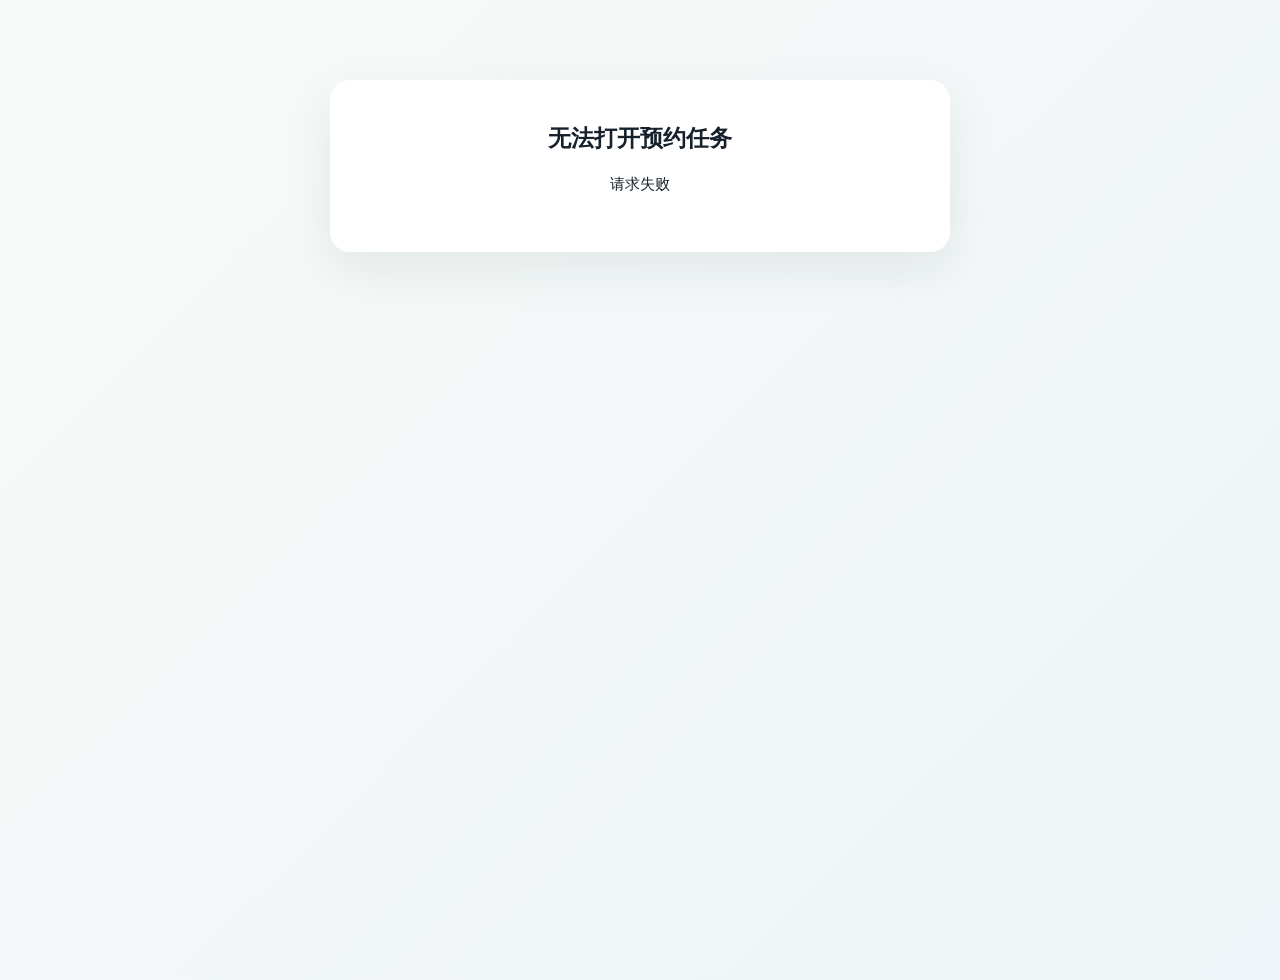
==== commit a991df22: "build multi-task booking core" ====
--- a/index.html
+++ b/index.html
@@ -1,1289 +1,107 @@
 <!doctype html>
 <html lang="zh-CN">
-  <head>
-    <meta charset="utf-8" />
-    <meta name="viewport" content="width=device-width, initial-scale=1" />
-    <title>AIAD 样机测试时间预约</title>
-    <style>
-      :root {
-        --bg: #f7faf9;
-        --surface: #ffffff;
-        --surface-soft: #f1f7f6;
-        --ink: #17212f;
-        --muted: #637083;
-        --line: #d9e2e6;
-        --line-strong: #b8c8cf;
-        --teal: #087b7d;
-        --teal-deep: #056568;
-        --teal-soft: #e8f6f5;
-        --red: #d53f4c;
-        --shadow: 0 18px 50px rgba(23, 33, 47, 0.08);
-        font-family: Inter, ui-sans-serif, system-ui, -apple-system, BlinkMacSystemFont, "Segoe UI",
-          "PingFang SC", "Microsoft YaHei", sans-serif;
-      }
+<head>
+  <meta charset="utf-8" />
+  <meta name="viewport" content="width=device-width,initial-scale=1" />
+  <title>预约</title>
+  <style>
+    :root{--ink:#17212b;--muted:#687481;--line:#dfe5ea;--soft:#f5f7f8;--green:#126d58;--green2:#e7f4ef;--blue:#1e5f8f;--danger:#a13b35;--shadow:0 18px 50px rgba(23,33,43,.08)}
+    *{box-sizing:border-box}body{margin:0;background:linear-gradient(135deg,#f7faf8,#eef4f7);color:var(--ink);font:15px/1.55 -apple-system,BlinkMacSystemFont,"Segoe UI","PingFang SC",sans-serif;min-height:100vh}
+    button,input,textarea,select{font:inherit}button{cursor:pointer}.shell{width:min(1120px,calc(100% - 32px));margin:38px auto 64px}.topbar{display:flex;justify-content:space-between;gap:24px;align-items:flex-start;margin-bottom:20px}.eyebrow{font-size:12px;letter-spacing:.14em;text-transform:uppercase;color:var(--green);font-weight:800}.topbar h1{font-size:clamp(28px,4vw,44px);line-height:1.14;margin:7px 0 8px}.description{max-width:720px;color:var(--muted);white-space:pre-wrap}.meta{display:flex;flex-wrap:wrap;gap:9px;margin-top:14px}.pill{padding:7px 11px;border-radius:999px;background:#fff;border:1px solid var(--line);color:#44515d;font-size:13px}
+    .grid{display:grid;grid-template-columns:360px 1fr;gap:20px}.panel{background:rgba(255,255,255,.96);border:1px solid rgba(210,220,225,.9);border-radius:18px;box-shadow:var(--shadow)}.form-panel{padding:24px;align-self:start}.schedule-panel{padding:24px;min-width:0}.panel h2{margin:0 0 18px;font-size:20px}.field{margin-bottom:15px}.field label{display:flex;justify-content:space-between;font-weight:700;margin-bottom:6px}.optional{font-size:12px;color:var(--muted);font-weight:500}.field input,.field textarea,.field select{width:100%;border:1px solid #cfd8de;border-radius:10px;padding:10px 12px;background:white;outline:none}.field input:focus,.field textarea:focus,.field select:focus{border-color:var(--green);box-shadow:0 0 0 3px rgba(18,109,88,.11)}.verify-row{display:grid;grid-template-columns:1fr auto;gap:8px}.btn{border:1px solid var(--line);background:#fff;border-radius:10px;padding:10px 14px;font-weight:750;color:var(--ink)}.btn:hover{border-color:#aab8c2}.btn.primary{background:var(--green);border-color:var(--green);color:white}.btn.primary:disabled{opacity:.45;cursor:not-allowed}.btn.danger{color:var(--danger)}.notice{font-size:13px;color:var(--muted);background:var(--soft);border-radius:10px;padding:10px 12px;margin:5px 0 16px}.notice.ok{background:var(--green2);color:var(--green)}.current-booking{background:var(--green2);border:1px solid #a8d2c6;border-radius:12px;padding:14px;margin-bottom:15px}.current-booking h3{margin:0 0 5px}.current-booking strong{display:block;font-size:17px;margin-bottom:9px}
+    .date-tabs{display:flex;gap:8px;overflow:auto;padding-bottom:8px;margin-bottom:12px}.date-tab{min-width:112px;border:1px solid var(--line);background:#fff;border-radius:12px;padding:10px;text-align:left}.date-tab strong,.date-tab span{display:block}.date-tab span{font-size:12px;color:var(--muted)}.date-tab.active{background:var(--green2);border-color:#74ad9d;color:var(--green)}.period{padding:17px 0;border-top:1px solid var(--line)}.period:first-of-type{border-top:0}.period-head{display:flex;justify-content:space-between;margin-bottom:10px}.period-head span{color:var(--muted)}.slots{display:grid;grid-template-columns:repeat(4,minmax(0,1fr));gap:8px}.slot{border:1px solid var(--line);background:#fff;border-radius:10px;padding:10px 7px;font-weight:700}.slot.available:hover,.slot.selected{border-color:var(--green);background:var(--green2);color:var(--green)}.slot.occupied,.slot.locked,.slot.closed{background:#f2f4f5;color:#9aa3aa;cursor:not-allowed}.slot small{display:block;font-weight:500;font-size:11px}.legend{display:flex;gap:14px;flex-wrap:wrap;font-size:12px;color:var(--muted);margin-bottom:12px}.dot{display:inline-block;width:9px;height:9px;border-radius:3px;border:1px solid #aab8c2;margin-right:5px}.dot.available{background:#fff}.dot.occupied{background:#d7dde1}.dot.locked{background:#f2f4f5}.summary{margin-top:16px;border-radius:12px;background:#f0f7f4;padding:14px}.summary strong{display:block;font-size:17px;margin:2px 0 10px}.actions{display:flex;gap:8px;flex-wrap:wrap}.empty{padding:48px 18px;text-align:center;color:var(--muted)}.state-card{width:min(620px,calc(100% - 32px));margin:80px auto;background:white;padding:42px;border-radius:20px;text-align:center;box-shadow:var(--shadow)}.state-card h1{margin:0 0 12px}.error{color:var(--danger);font-size:13px;min-height:18px}.toast{position:fixed;left:50%;bottom:28px;transform:translate(-50%,20px);opacity:0;background:#17212b;color:#fff;padding:11px 16px;border-radius:10px;transition:.2s;pointer-events:none;z-index:10}.toast.show{opacity:1;transform:translate(-50%,0)}
+    @media(max-width:820px){.grid{grid-template-columns:1fr}.slots{grid-template-columns:repeat(3,1fr)}.topbar{display:block}.shell{margin-top:24px}}@media(max-width:520px){.slots{grid-template-columns:repeat(2,1fr)}.panel{border-radius:14px}.form-panel,.schedule-panel{padding:18px}}
+  </style>
+</head>
+<body>
+  <main class="shell" id="app" hidden>
+    <header class="topbar">
+      <div>
+        <div class="eyebrow">Booking page</div>
+        <h1 id="taskTitle">预约</h1>
+        <div class="description" id="taskDescription"></div>
+        <div class="meta" id="taskMeta"></div>
+      </div>
+    </header>
+    <div class="grid">
+      <form class="panel form-panel" id="bookingForm" novalidate>
+        <h2>预约信息</h2>
+        <div class="field"><label for="name">姓名</label><input id="name" autocomplete="name" placeholder="请输入姓名" /></div>
+        <div class="field"><label for="email">邮箱</label><div class="verify-row"><input id="email" type="email" autocomplete="email" placeholder="name@example.com" /><button class="btn" id="sendCode" type="button">发送验证码</button></div></div>
+        <div class="field"><label for="emailCode">邮箱验证码</label><div class="verify-row"><input id="emailCode" inputmode="numeric" maxlength="6" placeholder="6 位验证码" /><button class="btn" id="verifyCode" type="button">验证</button></div></div>
+        <div class="notice" id="verifyNotice">完成邮箱验证后即可提交预约。</div>
+        <section class="current-booking" id="currentBookingCard" hidden><h3>您已预约</h3><strong id="currentBookingTime"></strong><div id="currentBookingLocation"></div><div class="field" style="margin-top:10px"><label for="publicCancelReason">取消原因 <span class="optional">选填</span></label><input id="publicCancelReason" placeholder="请简要说明取消原因"></div><button class="btn danger" id="cancelBooking" type="button">确认取消预约</button></section>
+        <div id="customFields"></div>
+        <div class="error" id="formError"></div>
+        <div class="summary" id="selectionSummary">
+          <span>当前选择</span><strong id="selectionText">尚未选择时间</strong>
+          <div class="actions"><button class="btn primary" id="submitBooking" type="submit" disabled>确认预约</button></div>
+        </div>
+      </form>
+      <section class="panel schedule-panel">
+        <h2>选择时间</h2>
+        <div class="legend"><span><i class="dot available"></i>可预约</span><span><i class="dot occupied"></i>已占用</span><span><i class="dot locked"></i>待开放</span></div>
+        <div class="date-tabs" id="dateTabs"></div>
+        <div id="slotGroups"></div>
+      </section>
+    </div>
+  </main>
+  <section class="state-card" id="stateCard"><h1>正在加载预约任务</h1><p>请稍候…</p></section>
+  <div class="toast" id="toast" role="status"></div>
+  <script>
+    const publicId = location.pathname.split("/").filter(Boolean)[1] || "";
+    const state = { task:null, selectedDate:"", selectedTime:"", verificationToken:"", verifiedEmail:"", currentBooking:null };
+    const $ = (selector) => document.querySelector(selector);
+    const app = $("#app"), stateCard = $("#stateCard"), dateTabs = $("#dateTabs"), slotGroups = $("#slotGroups");
 
-      * {
-        box-sizing: border-box;
-      }
+    async function api(path, options={}) {
+      const response = await fetch(path, {headers:{"Content-Type":"application/json",...(options.headers||{})},...options});
+      const data = response.headers.get("content-type")?.includes("json") ? await response.json() : await response.text();
+      if (!response.ok) throw new Error(data.error || "请求失败");
+      return data;
+    }
+    function escapeHtml(value){return String(value??"").replace(/[&<>"']/g,c=>({"&":"&amp;","<":"&lt;",">":"&gt;",'"':"&quot;","'":"&#039;"})[c])}
+    function toDate(key){const [y,m,d]=key.split("-").map(Number);return new Date(y,m-1,d)}
+    const dateFormat = new Intl.DateTimeFormat("zh-CN",{month:"numeric",day:"numeric",weekday:"short"});
+    function toast(message){$("#toast").textContent=message;$("#toast").classList.add("show");clearTimeout(toast.timer);toast.timer=setTimeout(()=>$("#toast").classList.remove("show"),2600)}
 
-      body {
-        margin: 0;
-        min-height: 100vh;
-        background:
-          radial-gradient(circle at 18% 8%, rgba(8, 123, 125, 0.1), transparent 26rem),
-          linear-gradient(180deg, #ffffff 0%, var(--bg) 100%);
-        color: var(--ink);
-      }
+    function showState(title, message){app.hidden=true;stateCard.hidden=false;stateCard.innerHTML=`<h1>${escapeHtml(title)}</h1><p>${escapeHtml(message)}</p>`}
+    function renderTask(){
+      const task=state.task; document.title=task.title; $("#taskTitle").textContent=task.title; $("#taskDescription").textContent=task.description||"";
+      const meta=[]; if(task.location)meta.push(`地点：${escapeHtml(task.location)}`); meta.push(`每次 ${task.slotMinutes} 分钟`); meta.push(`时区：${escapeHtml(task.timezone)}`);
+      $("#taskMeta").innerHTML=meta.map(v=>`<span class="pill">${v}</span>`).join("");
+      $("#customFields").innerHTML=task.fields.map(renderCustomField).join("");
+      state.selectedDate=task.dates[0]||""; renderDates(); renderSlots(); updateForm(); app.hidden=false; stateCard.hidden=true;
+    }
+    function renderDates(){
+      dateTabs.innerHTML=state.task.dates.map(key=>{const slots=state.task.slots.filter(s=>s.date===key);const available=slots.filter(s=>s.status==="available").length;return `<button class="date-tab ${key===state.selectedDate?"active":""}" type="button" data-date="${key}"><strong>${dateFormat.format(toDate(key))}</strong><span>${available} 个可预约</span></button>`}).join("");
+    }
+    function statusLabel(status){return {available:"可预约",occupied:"已占用",locked:"待开放",closed:"不可预约"}[status]||status}
+    function renderSlots(){
+      const slots=state.task.slots.filter(s=>s.date===state.selectedDate); const groups=new Map();
+      slots.forEach(slot=>{if(!groups.has(slot.periodId))groups.set(slot.periodId,{label:slot.periodLabel,slots:[]});groups.get(slot.periodId).slots.push(slot)});
+      slotGroups.innerHTML=groups.size?[...groups.values()].map(group=>`<section class="period"><div class="period-head"><strong>${escapeHtml(group.label)}</strong><span>${group.slots[0].time}–${group.slots.at(-1).endTime}</span></div><div class="slots">${group.slots.map(slot=>`<button type="button" class="slot ${slot.status} ${slot.time===state.selectedTime?"selected":""}" data-time="${slot.time}" ${slot.status!=="available"?"disabled":""}>${slot.time}<small>${statusLabel(slot.status)}</small></button>`).join("")}</div></section>`).join(""):`<div class="empty">该日期暂无开放时间。</div>`;
+    }
+    function renderCustomField(field,index){const label=`<label for="custom_${index}">${escapeHtml(field.label)}${field.required?"":"<span class=\"optional\">选填</span>"}</label>`;if(field.type==="textarea")return `<div class="field">${label}<textarea id="custom_${index}" data-key="${field.key}" ${field.required?"required":""}></textarea></div>`;if(field.type==="select")return `<div class="field">${label}<select id="custom_${index}" data-key="${field.key}" ${field.required?"required":""}><option value="">请选择</option>${field.options.map(v=>`<option value="${escapeHtml(v)}">${escapeHtml(v)}</option>`).join("")}</select></div>`;return `<div class="field">${label}<input id="custom_${index}" data-key="${field.key}" type="${field.type==="phone"?"tel":"text"}" ${field.required?"required":""}></div>`}
+    function updateForm(){
+      const verified=state.verificationToken && state.verifiedEmail===$("#email").value.trim().toLowerCase();
+      $("#verifyNotice").classList.toggle("ok",Boolean(verified)); $("#verifyNotice").textContent=verified?(state.currentBooking?"邮箱已验证，并找到您在此任务中的预约。":"邮箱已验证，当前没有此任务的有效预约。完成人员信息后即可提交。") : "完成邮箱验证后即可提交预约。";
+      $("#currentBookingCard").hidden=!state.currentBooking;if(state.currentBooking){$("#currentBookingTime").textContent=`${state.currentBooking.date} ${state.currentBooking.time}–${state.currentBooking.endTime}`;$("#currentBookingLocation").textContent=state.task.location?`地点：${state.task.location}`:""}
+      const selected=state.task?.slots.find(s=>s.date===state.selectedDate&&s.time===state.selectedTime);
+      $("#selectionText").textContent=selected?`${state.selectedDate} ${selected.time}–${selected.endTime}`:"尚未选择时间";
+      $("#selectionSummary").hidden=Boolean(state.currentBooking);$("#submitBooking").disabled=!(verified && !state.currentBooking && selected && $("#name").value.trim());
+    }
+    async function lookupCurrentBooking(){const result=await api(`/api/public/tasks/${publicId}/bookings/lookup`,{method:"POST",body:JSON.stringify({email:state.verifiedEmail,verificationToken:state.verificationToken})});state.currentBooking=result.booking;updateForm()}
+    async function refresh(){state.task=await api(`/api/public/tasks/${publicId}`);if(state.task.status!=="published"){const copy={draft:["尚未开放","此预约任务仍在准备中。"],paused:["预约已暂停","组织者暂时停止接受新预约。"],ended:["预约已结束","此预约任务已经结束。"],archived:["预约已归档","此预约任务已经结束。"]}[state.task.status]||["当前不可预约","请稍后再试。"];showState(copy[0],copy[1]);return}renderTask()}
 
-      button,
-      input {
-        font: inherit;
-      }
-
-      button {
-        cursor: pointer;
-      }
-
-      .app {
-        min-height: 100vh;
-        padding: 28px;
-      }
-
-      .shell {
-        width: min(1480px, 100%);
-        margin: 0 auto;
-      }
-
-      .topbar {
-        display: flex;
-        align-items: center;
-        justify-content: space-between;
-        gap: 20px;
-        margin-bottom: 24px;
-      }
-
-      .brand {
-        display: flex;
-        align-items: center;
-        gap: 14px;
-      }
-
-      .brand-mark {
-        display: grid;
-        width: 44px;
-        height: 44px;
-        place-items: center;
-        border: 1px solid rgba(8, 123, 125, 0.35);
-        border-radius: 8px;
-        background: linear-gradient(135deg, #ffffff, var(--teal-soft));
-        color: var(--teal);
-        box-shadow: 0 10px 24px rgba(8, 123, 125, 0.12);
-      }
-
-      h1 {
-        margin: 0;
-        font-size: 30px;
-        line-height: 1.2;
-        font-weight: 760;
-      }
-
-      .top-note {
-        display: flex;
-        align-items: center;
-        gap: 8px;
-        color: var(--muted);
-        font-size: 15px;
-      }
-
-      .layout {
-        display: grid;
-        grid-template-columns: 390px minmax(0, 1fr);
-        gap: 24px;
-      }
-
-      .panel {
-        border: 1px solid var(--line);
-        border-radius: 8px;
-        background: rgba(255, 255, 255, 0.92);
-        box-shadow: var(--shadow);
-      }
-
-      .form-panel {
-        min-height: 620px;
-        padding: 30px;
-      }
-
-      .section-title {
-        margin: 0 0 26px;
-        font-size: 24px;
-        line-height: 1.25;
-        font-weight: 740;
-      }
-
-      .field {
-        margin-bottom: 28px;
-      }
-
-      label {
-        display: block;
-        margin-bottom: 10px;
-        font-size: 16px;
-        font-weight: 680;
-      }
-
-      .required {
-        color: var(--red);
-      }
-
-      input {
-        width: 100%;
-        height: 56px;
-        border: 1px solid var(--line-strong);
-        border-radius: 6px;
-        background: #fff;
-        color: var(--ink);
-        padding: 0 16px;
-        font-size: 16px;
-        outline: none;
-        transition: border-color 150ms ease, box-shadow 150ms ease;
-      }
-
-      input:focus {
-        border-color: var(--teal);
-        box-shadow: 0 0 0 4px rgba(8, 123, 125, 0.12);
-      }
-
-      .helper {
-        display: flex;
-        gap: 9px;
-        align-items: flex-start;
-        color: var(--muted);
-        font-size: 14px;
-        line-height: 1.6;
-      }
-
-      .error {
-        min-height: 20px;
-        margin-top: 8px;
-        color: var(--red);
-        font-size: 13px;
-      }
-
-      .verify-row {
-        display: grid;
-        grid-template-columns: minmax(0, 1fr) auto;
-        gap: 10px;
-        align-items: start;
-      }
-
-      .secondary {
-        min-height: 56px;
-        border: 1px solid var(--teal);
-        border-radius: 6px;
-        background: #fff;
-        color: var(--teal);
-        padding: 0 16px;
-        font-weight: 700;
-      }
-
-      .secondary:disabled {
-        cursor: not-allowed;
-        border-color: var(--line-strong);
-        color: #87919d;
-      }
-
-      .verification-status {
-        min-height: 20px;
-        margin-top: 8px;
-        color: var(--muted);
-        font-size: 13px;
-      }
-
-      .verification-status.ok {
-        color: var(--teal);
-        font-weight: 700;
-      }
-
-      .planner {
-        padding: 30px;
-      }
-
-      .planner-head {
-        display: flex;
-        align-items: center;
-        justify-content: space-between;
-        gap: 18px;
-        margin-bottom: 24px;
-      }
-
-      .week-controls {
-        display: flex;
-        align-items: center;
-        gap: 10px;
-      }
-
-      .icon-button {
-        display: grid;
-        width: 42px;
-        height: 42px;
-        place-items: center;
-        border: 1px solid var(--line);
-        border-radius: 8px;
-        background: #fff;
-        color: var(--ink);
-      }
-
-      .icon-button:disabled {
-        cursor: not-allowed;
-        opacity: 0.45;
-      }
-
-      .date-tabs {
-        display: grid;
-        grid-template-columns: repeat(3, minmax(160px, 1fr));
-        gap: 14px;
-        margin-bottom: 20px;
-      }
-
-      .date-tab {
-        min-height: 78px;
-        border: 1px solid var(--line);
-        border-radius: 8px;
-        background: #fff;
-        color: var(--ink);
-        text-align: center;
-        transition: border-color 150ms ease, background 150ms ease, color 150ms ease,
-          box-shadow 150ms ease;
-      }
-
-      .date-tab strong {
-        display: block;
-        margin-bottom: 5px;
-        font-size: 18px;
-        font-weight: 740;
-      }
-
-      .date-tab span {
-        color: var(--teal);
-        font-size: 14px;
-        font-weight: 650;
-      }
-
-      .date-tab[aria-selected="true"] {
-        border-color: var(--teal);
-        background: var(--teal-soft);
-        box-shadow: 0 10px 24px rgba(8, 123, 125, 0.1);
-      }
-
-      .legend {
-        display: flex;
-        align-items: center;
-        gap: 26px;
-        margin: 18px 0 30px;
-        color: var(--muted);
-        font-size: 14px;
-      }
-
-      .legend-item {
-        display: inline-flex;
-        align-items: center;
-        gap: 9px;
-      }
-
-      .sample {
-        width: 34px;
-        height: 22px;
-        border: 1px solid var(--teal);
-        border-radius: 5px;
-        background: #fff;
-      }
-
-      .sample.busy {
-        border-color: var(--line);
-        background: #edf1f3;
-      }
-
-      .sample.locked {
-        border-color: #d8c7a4;
-        background: #fff6df;
-      }
-
-      .rule-notice {
-        margin: -12px 0 24px;
-        padding: 14px 16px;
-        border: 1px solid #d8c7a4;
-        border-radius: 8px;
-        background: #fffaf0;
-        color: #705317;
-        font-size: 14px;
-        line-height: 1.65;
-      }
-
-      .rule-notice strong {
-        color: #4f390b;
-      }
-
-      .time-group {
-        display: grid;
-        grid-template-columns: 96px minmax(0, 1fr);
-        gap: 22px;
-        align-items: start;
-      }
-
-      .time-group + .time-group {
-        margin-top: 28px;
-        padding-top: 28px;
-        border-top: 1px dashed var(--line);
-      }
-
-      .period-title {
-        margin-top: 12px;
-      }
-
-      .period-title strong {
-        display: block;
-        margin-bottom: 6px;
-        font-size: 20px;
-      }
-
-      .period-title span {
-        color: var(--muted);
-        font-size: 14px;
-      }
-
-      .slot-grid {
-        display: grid;
-        grid-template-columns: repeat(6, minmax(88px, 1fr));
-        gap: 12px;
-      }
-
-      .slot {
-        display: grid;
-        place-items: center;
-        align-content: center;
-        gap: 2px;
-        height: 54px;
-        border: 1px solid var(--teal);
-        border-radius: 6px;
-        background: #fff;
-        color: var(--ink);
-        font-size: 17px;
-        font-weight: 650;
-        transition: transform 150ms ease, box-shadow 150ms ease, background 150ms ease,
-          border-color 150ms ease;
-      }
-
-      .slot:hover:not(:disabled) {
-        transform: translateY(-1px);
-        box-shadow: 0 10px 18px rgba(8, 123, 125, 0.1);
-      }
-
-      .slot.selected {
-        border-color: var(--teal-deep);
-        background: var(--teal);
-        color: #fff;
-        box-shadow: 0 12px 24px rgba(8, 123, 125, 0.2);
-      }
-
-      .slot:disabled {
-        cursor: not-allowed;
-        border-color: var(--line);
-        background: #edf1f3;
-        color: #87919d;
-        box-shadow: none;
-      }
-
-      .slot.locked:disabled {
-        border-color: #d8c7a4;
-        background: #fff6df;
-        color: #8a661f;
-      }
-
-      .slot-time,
-      .slot-state {
-        display: block;
-        line-height: 1.15;
-      }
-
-      .slot-state {
-        font-size: 12px;
-        font-weight: 650;
-      }
-
-      .summary {
-        display: grid;
-        grid-template-columns: auto minmax(0, 1fr) auto;
-        gap: 24px;
-        align-items: center;
-        margin-top: 24px;
-        padding: 22px 24px;
-        border: 1px solid rgba(8, 123, 125, 0.35);
-        border-radius: 8px;
-        background: linear-gradient(90deg, #ffffff, #eefaf9);
-      }
-
-      .summary-icon {
-        display: grid;
-        width: 58px;
-        height: 58px;
-        place-items: center;
-        border-radius: 50%;
-        background: var(--teal);
-        color: #fff;
-      }
-
-      .summary h2 {
-        margin: 0 0 10px;
-        font-size: 18px;
-      }
-
-      .summary-grid {
-        display: grid;
-        grid-template-columns: repeat(4, minmax(0, auto));
-        gap: 12px 24px;
-        color: var(--muted);
-        font-size: 15px;
-      }
-
-      .summary-grid strong {
-        color: var(--teal);
-        font-size: 19px;
-      }
-
-      .summary-actions {
-        display: flex;
-        flex-direction: column;
-        gap: 10px;
-      }
-
-      .primary {
-        min-width: 144px;
-        height: 58px;
-        border: 0;
-        border-radius: 6px;
-        background: var(--teal);
-        color: #fff;
-        font-size: 17px;
-        font-weight: 720;
-        box-shadow: 0 14px 26px rgba(8, 123, 125, 0.22);
-      }
-
-      .primary:disabled {
-        cursor: not-allowed;
-        background: #9cb3b5;
-        box-shadow: none;
-      }
-
-      .secondary.danger {
-        border-color: rgba(213, 63, 76, 0.45);
-        color: var(--red);
-      }
-
-      .records {
-        margin-top: 18px;
-        padding: 22px 24px;
-      }
-
-      .records-head {
-        display: flex;
-        align-items: center;
-        justify-content: space-between;
-        gap: 16px;
-        margin-bottom: 14px;
-      }
-
-      .records h2 {
-        margin: 0;
-        font-size: 18px;
-      }
-
-      .text-button {
-        display: inline-flex;
-        align-items: center;
-        justify-content: center;
-        border: 0;
-        background: transparent;
-        color: var(--teal);
-        font-size: 14px;
-        font-weight: 680;
-        text-decoration: none;
-      }
-
-      .record-list {
-        display: grid;
-        gap: 10px;
-        margin: 0;
-        padding: 0;
-        list-style: none;
-      }
-
-      .record {
-        display: grid;
-        grid-template-columns: minmax(0, 1fr) auto;
-        gap: 14px;
-        align-items: center;
-        padding: 12px 0;
-        border-top: 1px solid var(--line);
-        color: var(--muted);
-        font-size: 14px;
-      }
-
-      .record strong {
-        display: block;
-        color: var(--ink);
-        font-size: 15px;
-      }
-
-      .toast {
-        position: fixed;
-        right: 28px;
-        bottom: 28px;
-        max-width: 360px;
-        padding: 16px 18px;
-        border: 1px solid rgba(8, 123, 125, 0.35);
-        border-radius: 8px;
-        background: #fff;
-        color: var(--ink);
-        box-shadow: var(--shadow);
-        opacity: 0;
-        transform: translateY(10px);
-        pointer-events: none;
-        transition: opacity 180ms ease, transform 180ms ease;
-      }
-
-      .toast.show {
-        opacity: 1;
-        transform: translateY(0);
-      }
-
-      @media (max-width: 980px) {
-        .app {
-          padding: 20px;
-        }
-
-        .layout {
-          grid-template-columns: 1fr;
-        }
-
-        .form-panel {
-          min-height: 0;
-        }
-
-        .slot-grid {
-          grid-template-columns: repeat(4, minmax(80px, 1fr));
-        }
-      }
-
-      @media (max-width: 680px) {
-        .app {
-          padding: 16px;
-        }
-
-        .topbar,
-        .planner-head,
-        .summary,
-        .records-head {
-          align-items: flex-start;
-          flex-direction: column;
-        }
-
-        h1 {
-          font-size: 24px;
-        }
-
-        .top-note {
-          font-size: 14px;
-        }
-
-        .form-panel,
-        .planner,
-        .summary,
-        .records {
-          padding: 20px;
-        }
-
-        .date-tabs {
-          grid-template-columns: 1fr;
-          width: 100%;
-        }
-
-        .week-controls {
-          width: 100%;
-          justify-content: space-between;
-        }
-
-        .time-group {
-          grid-template-columns: 1fr;
-          gap: 12px;
-        }
-
-        .period-title {
-          margin-top: 0;
-        }
-
-        .slot-grid {
-          grid-template-columns: repeat(2, minmax(0, 1fr));
-        }
-
-        .verify-row {
-          grid-template-columns: 1fr;
-        }
-
-        .summary-grid {
-          grid-template-columns: 1fr;
-        }
-
-        .primary {
-          width: 100%;
-        }
-
-        .record {
-          grid-template-columns: 1fr;
-        }
-
-        .toast {
-          right: 16px;
-          bottom: 16px;
-          left: 16px;
-          max-width: none;
-        }
-      }
-    </style>
-  </head>
-  <body>
-    <main class="app">
-      <div class="shell">
-        <header class="topbar">
-          <div class="brand">
-            <div class="brand-mark" aria-hidden="true">
-              <svg width="25" height="25" viewBox="0 0 24 24" fill="none">
-                <path
-                  d="M7 3v3M17 3v3M4.5 9.2h15M6.8 5h10.4c1.2 0 2.3 1 2.3 2.3v10.4c0 1.2-1 2.3-2.3 2.3H6.8c-1.2 0-2.3-1-2.3-2.3V7.3C4.5 6 5.6 5 6.8 5Z"
-                  stroke="currentColor"
-                  stroke-width="1.8"
-                  stroke-linecap="round"
-                />
-                <path d="M8 13h3M13 13h3M8 16h3" stroke="currentColor" stroke-width="1.8" stroke-linecap="round" />
-              </svg>
-            </div>
-            <h1>AIAD 样机测试时间预约</h1>
-          </div>
-          <div class="top-note">
-            <svg width="19" height="19" viewBox="0 0 24 24" fill="none" aria-hidden="true">
-              <path
-                d="M12 8v5l3 2M21 12a9 9 0 1 1-18 0 9 9 0 0 1 18 0Z"
-                stroke="currentColor"
-                stroke-width="1.8"
-                stroke-linecap="round"
-                stroke-linejoin="round"
-              />
-            </svg>
-            每个预约窗口 10 分钟
-          </div>
-        </header>
-
-        <section class="layout" aria-label="预约表单和时间选择">
-          <form class="panel form-panel" id="bookingForm" novalidate>
-            <h2 class="section-title">预约信息</h2>
-            <div class="field">
-              <label for="name">姓名 <span class="required">*</span></label>
-              <input id="name" name="name" autocomplete="name" placeholder="请输入您的姓名" />
-              <div class="error" id="nameError" aria-live="polite"></div>
-            </div>
-            <div class="field">
-              <label for="mentor">导师 <span class="required">*</span></label>
-              <input id="mentor" name="mentor" autocomplete="organization-title" placeholder="请输入导师姓名" />
-              <div class="error" id="mentorError" aria-live="polite"></div>
-            </div>
-            <div class="field">
-              <label for="email">邮箱 <span class="required">*</span></label>
-              <div class="verify-row">
-                <input id="email" name="email" type="email" autocomplete="email" placeholder="请输入您的邮箱" />
-                <button class="secondary" id="sendCode" type="button">发送验证码</button>
-              </div>
-              <div class="error" id="emailError" aria-live="polite"></div>
-            </div>
-            <div class="field">
-              <label for="emailCode">邮箱验证码 <span class="required">*</span></label>
-              <div class="verify-row">
-                <input id="emailCode" name="emailCode" inputmode="numeric" maxlength="6" placeholder="请输入 6 位验证码" />
-                <button class="secondary" id="verifyCode" type="button">验证</button>
-              </div>
-              <div class="verification-status" id="verificationStatus" aria-live="polite">请先发送验证码并完成邮箱验证。</div>
-            </div>
-            <p class="helper">
-              <svg width="18" height="18" viewBox="0 0 24 24" fill="none" aria-hidden="true">
-                <path
-                  d="M12 17v-6M12 8h.01M21 12a9 9 0 1 1-18 0 9 9 0 0 1 18 0Z"
-                  stroke="currentColor"
-                  stroke-width="1.8"
-                  stroke-linecap="round"
-                  stroke-linejoin="round"
-                />
-              </svg>
-              请填写真实信息，以便我们在需要时与您联系。提交后，后台数据库会把该时间标记为已占用。
-            </p>
-          </form>
-
-          <section class="panel planner" aria-labelledby="timeTitle">
-            <div class="planner-head">
-              <h2 class="section-title" id="timeTitle">选择时间</h2>
-            </div>
-
-            <div class="date-tabs" id="dateTabs" role="tablist" aria-label="可预约日期"></div>
-
-            <div class="legend" aria-label="时间状态说明">
-              <span class="legend-item"><span class="sample"></span>可预约</span>
-              <span class="legend-item"><span class="sample busy"></span>已占用</span>
-              <span class="legend-item"><span class="sample locked"></span>待开放</span>
-            </div>
-
-            <div class="rule-notice" role="note" aria-label="预约规则">
-              <strong>预约规则：</strong>
-              上午和下午分别连续开放。上午第一段 09:30、下午第一段 13:00 可直接预约；其他时间段需前一个 10 分钟时间段已预约或后台占用后才可预约。
-            </div>
-
-            <div id="slotGroups" aria-live="polite"></div>
-          </section>
-        </section>
-
-        <section class="summary" aria-label="已选择的预约">
-          <div class="summary-icon" aria-hidden="true">
-            <svg width="28" height="28" viewBox="0 0 24 24" fill="none">
-              <path
-                d="M7 3v3M17 3v3M4.5 9.2h15M6.8 5h10.4c1.2 0 2.3 1 2.3 2.3v10.4c0 1.2-1 2.3-2.3 2.3H6.8c-1.2 0-2.3-1-2.3-2.3V7.3C4.5 6 5.6 5 6.8 5Z"
-                stroke="currentColor"
-                stroke-width="1.8"
-                stroke-linecap="round"
-              />
-              <path d="m8.5 14 2.2 2.2 4.8-5" stroke="currentColor" stroke-width="1.8" stroke-linecap="round" stroke-linejoin="round" />
-            </svg>
-          </div>
-          <div>
-            <h2>已选择的预约</h2>
-            <div class="summary-grid">
-              <span>日期：<strong id="summaryDate">-</strong></span>
-              <span>时间：<strong id="summaryTime">-</strong></span>
-              <span>姓名：<strong id="summaryName">-</strong></span>
-              <span>导师：<strong id="summaryMentor">-</strong></span>
-              <span>邮箱：<strong id="summaryEmail">-</strong></span>
-            </div>
-          </div>
-          <div class="summary-actions">
-            <button class="primary" id="confirmBooking" type="button" disabled>确认预约</button>
-            <button class="secondary danger" id="cancelBooking" type="button" hidden>取消已预约</button>
-          </div>
-        </section>
-
-        <section class="panel records" aria-label="已占用时间">
-          <div class="records-head">
-            <h2>已占用时间</h2>
-          </div>
-          <ul class="record-list" id="recordList"></ul>
-        </section>
-      </div>
-    </main>
-
-    <div class="toast" id="toast" role="status" aria-live="polite"></div>
-
-    <script>
-      const WEEK_DAYS = ["周日", "周一", "周二", "周三", "周四", "周五", "周六"];
-      const BOOKING_DATE_KEYS = ["2026-07-04"];
-      const SLOT_MINUTES = 10;
-      const VERIFICATION_RESEND_SECONDS = 60;
-      const VALID_TIMES = [...generateTimes("09:30", "11:30"), ...generateTimes("13:00", "18:00")];
-      const PERIOD_START_TIMES = new Set(["09:30", "13:00"]);
-      const MONTH_DAY = new Intl.DateTimeFormat("zh-CN", { month: "numeric", day: "numeric" });
-      const FULL_DATE = new Intl.DateTimeFormat("zh-CN", {
-        year: "numeric",
-        month: "long",
-        day: "numeric",
-        weekday: "long",
-      });
-
-      const state = {
-        selectedDate: "",
-        selectedTime: "",
-        bookings: [],
-        verifiedEmail: "",
-        verificationToken: "",
-        verificationExpiresAt: "",
-        currentBooking: null,
-        verificationMessage: "请先发送验证码并完成邮箱验证。",
-        sendingCode: false,
-        resendRemaining: 0,
-        verifyingCode: false,
-      };
-
-      const nameInput = document.querySelector("#name");
-      const mentorInput = document.querySelector("#mentor");
-      const emailInput = document.querySelector("#email");
-      const emailCodeInput = document.querySelector("#emailCode");
-      const sendCodeButton = document.querySelector("#sendCode");
-      const verifyCodeButton = document.querySelector("#verifyCode");
-      const verificationStatus = document.querySelector("#verificationStatus");
-      const dateTabs = document.querySelector("#dateTabs");
-      const slotGroups = document.querySelector("#slotGroups");
-      const confirmBooking = document.querySelector("#confirmBooking");
-      const cancelBooking = document.querySelector("#cancelBooking");
-      const recordList = document.querySelector("#recordList");
-      const toast = document.querySelector("#toast");
-      let resendTimer = 0;
-
-      async function api(path, options = {}) {
-        const response = await fetch(path, {
-          headers: { "Content-Type": "application/json", ...(options.headers || {}) },
-          ...options,
-        });
-        const contentType = response.headers.get("content-type") || "";
-        const data = contentType.includes("application/json") ? await response.json() : await response.text();
-        if (!response.ok) {
-          throw new Error(data.error || "请求失败");
-        }
-        return data;
-      }
-
-      function dateKey(date) {
-        const y = date.getFullYear();
-        const m = String(date.getMonth() + 1).padStart(2, "0");
-        const d = String(date.getDate()).padStart(2, "0");
-        return `${y}-${m}-${d}`;
-      }
-
-      function toDate(key) {
-        const [year, month, day] = key.split("-").map(Number);
-        return new Date(year, month - 1, day);
-      }
-
-      function getBookingDates() {
-        return BOOKING_DATE_KEYS.map(toDate);
-      }
-
-      function generateTimes(startTime, endTime) {
-        const [startHour, startMinute] = startTime.split(":").map(Number);
-        const [endHour, endMinute] = endTime.split(":").map(Number);
-        const start = startHour * 60 + startMinute;
-        const end = endHour * 60 + endMinute;
-        const result = [];
-        for (let minutes = start; minutes < end; minutes += SLOT_MINUTES) {
-          const h = Math.floor(minutes / 60);
-          const m = minutes % 60;
-          result.push(`${String(h).padStart(2, "0")}:${String(m).padStart(2, "0")}`);
-        }
-        return result;
-      }
-
-      function endTime(start) {
-        const [h, m] = start.split(":").map(Number);
-        const total = h * 60 + m + SLOT_MINUTES;
-        return `${String(Math.floor(total / 60)).padStart(2, "0")}:${String(total % 60).padStart(2, "0")}`;
-      }
-
-      function isBooked(date, time) {
-        return state.bookings.some((booking) => booking.date === date && booking.time === time);
-      }
-
-      function isCurrentBookingSlot(date, time) {
-        return Boolean(state.currentBooking && state.currentBooking.date === date && state.currentBooking.time === time);
-      }
-
-      function isOccupiedForRule(date, time) {
-        return state.bookings.some((booking) => booking.date === date && booking.time === time && !isCurrentBookingSlot(date, time));
-      }
-
-      function previousTime(time) {
-        if (PERIOD_START_TIMES.has(time)) return "";
-        const index = VALID_TIMES.indexOf(time);
-        return index > 0 ? VALID_TIMES[index - 1] : "";
-      }
-
-      function slotStatus(date, time) {
-        if (isBooked(date, time)) {
-          return { available: false, kind: "busy", label: "已占用", reason: "该时间段已被预约或后台占用，请选择其他时间。" };
-        }
-        const previous = previousTime(time);
-        if (previous && !isOccupiedForRule(date, previous)) {
-          return {
-            available: false,
-            kind: "locked",
-            label: "待开放",
-            reason: `需先预约或由后台占用前一个时间段 ${previous} - ${endTime(previous)}。`,
-          };
-        }
-        return { available: true, kind: "open", label: "可预约", reason: "" };
-      }
-
-      function normalizedEmail() {
-        return emailInput.value.trim().toLowerCase();
-      }
-
-      function emailIsVerified() {
-        return Boolean(state.verifiedEmail && state.verifiedEmail === normalizedEmail());
-      }
-
-      function isUpdateMode() {
-        return Boolean(emailIsVerified() && state.currentBooking);
-      }
-
-      function renderDates() {
-        const dates = getBookingDates();
-        if (!state.selectedDate || !dates.some((date) => dateKey(date) === state.selectedDate)) {
-          state.selectedDate = dateKey(dates[0]);
-          state.selectedTime = "";
-        }
-
-        dateTabs.innerHTML = dates
-          .map((date) => {
-            const key = dateKey(date);
-            const bookedCount = state.bookings.filter((booking) => booking.date === key).length;
-            const label = `${MONTH_DAY.format(date)} ${WEEK_DAYS[date.getDay()]}`;
-            const status = bookedCount >= VALID_TIMES.length ? "已满" : "可预约";
-            return `
-              <button class="date-tab" type="button" role="tab" aria-selected="${key === state.selectedDate}" data-date="${key}">
-                <strong>${label}</strong>
-                <span>${status}</span>
-              </button>
-            `;
-          })
-          .join("");
-      }
-
-      function renderSlots() {
-        const groups = [
-          { label: "上午", range: "09:30-11:30", times: generateTimes("09:30", "11:30") },
-          { label: "下午", range: "13:00-18:00", times: generateTimes("13:00", "18:00") },
-        ];
-
-        slotGroups.innerHTML = groups
-          .map(
-            (group) => `
-              <section class="time-group" aria-label="${group.label} ${group.range}">
-                <div class="period-title">
-                  <strong>${group.label}</strong>
-                  <span>${group.range}</span>
-                </div>
-                <div class="slot-grid">
-                  ${group.times
-                    .map((time) => {
-                      const status = slotStatus(state.selectedDate, time);
-                      const selected = state.selectedTime === time;
-                      const disabled = !status.available;
-                      const stateClass = status.kind === "locked" ? "locked" : status.kind === "busy" ? "busy" : "";
-                      const ariaLabel = `${time} - ${endTime(time)}，${status.label}${status.reason ? `，${status.reason}` : ""}`;
-                      return `
-                        <button
-                          class="slot ${stateClass} ${selected ? "selected" : ""}"
-                          type="button"
-                          data-time="${time}"
-                          ${disabled ? "disabled" : ""}
-                          aria-pressed="${selected}"
-                          aria-label="${ariaLabel}"
-                          title="${status.reason || `${time} - ${endTime(time)}`}"
-                        >
-                          <span class="slot-time">${time}</span>
-                          <span class="slot-state">${selected ? "已选择" : status.label}</span>
-                        </button>
-                      `;
-                    })
-                    .join("")}
-                </div>
-              </section>
-            `
-          )
-          .join("");
-      }
-
-      function validateForm() {
-        const name = nameInput.value.trim();
-        const mentor = mentorInput.value.trim();
-        const email = normalizedEmail();
-        const emailOk = /^[^\s@]+@[^\s@]+\.[^\s@]+$/.test(email);
-        const updating = isUpdateMode();
-
-        document.querySelector("#nameError").textContent = name || updating ? "" : "请输入姓名";
-        document.querySelector("#mentorError").textContent = mentor || updating ? "" : "请输入导师";
-        document.querySelector("#emailError").textContent = email ? (emailOk ? "" : "请输入有效邮箱") : "请输入邮箱";
-
-        sendCodeButton.disabled = !emailOk || state.sendingCode || emailIsVerified() || state.resendRemaining > 0;
-        if (emailIsVerified()) {
-          sendCodeButton.textContent = "已验证";
-        } else if (state.resendRemaining > 0) {
-          sendCodeButton.textContent = `重新发送 (${state.resendRemaining}s)`;
-        } else {
-          sendCodeButton.textContent = state.sendingCode ? "发送中..." : "发送验证码";
-        }
-        verifyCodeButton.disabled = !emailOk || !emailCodeInput.value.trim() || state.verifyingCode || emailIsVerified();
-        verificationStatus.classList.toggle("ok", emailIsVerified());
-        verificationStatus.textContent = emailIsVerified()
-          ? state.verificationMessage
-          : state.verificationMessage;
-
-        confirmBooking.textContent = "确认预约";
-        confirmBooking.hidden = updating;
-        const selectedStatus = state.selectedTime ? slotStatus(state.selectedDate, state.selectedTime) : null;
-        const valid = Boolean(
-          !updating &&
-            name &&
-            mentor &&
-            emailOk &&
-            emailIsVerified() &&
-            state.selectedDate &&
-            state.selectedTime &&
-            selectedStatus &&
-            selectedStatus.available
-        );
-        confirmBooking.disabled = updating || !valid;
-        cancelBooking.hidden = !updating;
-        cancelBooking.disabled = !updating;
-        return valid;
-      }
-
-      function renderSummary() {
-        const summaryDate = state.selectedDate || state.currentBooking?.date || "";
-        const summaryTime = state.selectedTime || state.currentBooking?.time || "";
-        document.querySelector("#summaryDate").textContent = summaryDate
-          ? `${MONTH_DAY.format(toDate(summaryDate))} ${WEEK_DAYS[toDate(summaryDate).getDay()]}`
-          : "-";
-        document.querySelector("#summaryTime").textContent = summaryTime
-          ? `${summaryTime} - ${endTime(summaryTime)}`
-          : "-";
-        document.querySelector("#summaryName").textContent = nameInput.value.trim() || "-";
-        document.querySelector("#summaryMentor").textContent = mentorInput.value.trim() || "-";
-        document.querySelector("#summaryEmail").textContent = emailInput.value.trim() || "-";
-        validateForm();
-      }
-
-      function resetVerification() {
-        stopResendCooldown();
-        state.verifiedEmail = "";
-        state.verificationToken = "";
-        state.verificationExpiresAt = "";
-        state.currentBooking = null;
-        state.verificationMessage = "请先发送验证码并完成邮箱验证。";
-        emailCodeInput.value = "";
-        renderSummary();
-      }
-
-      function stopResendCooldown() {
-        if (resendTimer) {
-          window.clearInterval(resendTimer);
-          resendTimer = 0;
-        }
-        state.resendRemaining = 0;
-      }
-
-      function startResendCooldown(seconds = VERIFICATION_RESEND_SECONDS) {
-        if (resendTimer) window.clearInterval(resendTimer);
-        state.resendRemaining = Math.max(1, Number(seconds) || VERIFICATION_RESEND_SECONDS);
-        validateForm();
-        resendTimer = window.setInterval(() => {
-          state.resendRemaining = Math.max(0, state.resendRemaining - 1);
-          if (state.resendRemaining === 0) {
-            window.clearInterval(resendTimer);
-            resendTimer = 0;
-          }
-          validateForm();
-        }, 1000);
-      }
-
-      function renderRecords() {
-        if (state.bookings.length === 0) {
-          recordList.innerHTML = `<li class="record"><span>暂无已占用时间</span></li>`;
-          return;
-        }
-
-        const sorted = [...state.bookings].sort((a, b) => `${a.date} ${a.time}`.localeCompare(`${b.date} ${b.time}`));
-        recordList.innerHTML = sorted
-          .slice(0, 8)
-          .map(
-            (booking) => `
-              <li class="record">
-                <span>
-                  <strong>${FULL_DATE.format(toDate(booking.date))} ${booking.time} - ${endTime(booking.time)}</strong>
-                  该时间段不可预约
-                </span>
-                <span>已占用</span>
-              </li>
-            `
-          )
-          .join("");
-      }
-
-      function render() {
-        renderDates();
-        if (state.selectedTime && !slotStatus(state.selectedDate, state.selectedTime).available) {
-          state.selectedTime = "";
-        }
-        renderSlots();
-        renderSummary();
-        renderRecords();
-      }
-
-      function showToast(message) {
-        toast.textContent = message;
-        toast.classList.add("show");
-        window.clearTimeout(showToast.timer);
-        showToast.timer = window.setTimeout(() => toast.classList.remove("show"), 2600);
-      }
-
-      async function refreshBookings() {
-        try {
-          state.bookings = await api("/api/availability");
-          render();
-        } catch (error) {
-          showToast(`无法连接后台：${error.message}`);
-        }
-      }
-
-      dateTabs.addEventListener("click", (event) => {
-        const tab = event.target.closest("[data-date]");
-        if (!tab) return;
-        state.selectedDate = tab.dataset.date;
-        state.selectedTime = "";
-        render();
-      });
-
-      slotGroups.addEventListener("click", (event) => {
-        const slot = event.target.closest("[data-time]");
-        if (!slot || slot.disabled) return;
-        state.selectedTime = slot.dataset.time;
-        render();
-      });
-
-      [nameInput, mentorInput, emailInput].forEach((input) => {
-        input.addEventListener("input", renderSummary);
-        input.addEventListener("blur", validateForm);
-      });
-
-      emailInput.addEventListener("input", resetVerification);
-      emailCodeInput.addEventListener("input", validateForm);
-
-      sendCodeButton.addEventListener("click", async () => {
-        const email = normalizedEmail();
-        if (!/^[^\s@]+@[^\s@]+\.[^\s@]+$/.test(email)) {
-          validateForm();
-          return;
-        }
-        state.sendingCode = true;
-        validateForm();
-        try {
-          await api("/api/verification/send", {
-            method: "POST",
-            body: JSON.stringify({ email }),
-          });
-          startResendCooldown();
-          state.verificationMessage = "验证码已发送，请检查邮箱。";
-          showToast("验证码已发送。");
-        } catch (error) {
-          state.verificationMessage = error.message;
-          showToast(error.message);
-        } finally {
-          state.sendingCode = false;
-          validateForm();
-        }
-      });
-
-      verifyCodeButton.addEventListener("click", async () => {
-        const email = normalizedEmail();
-        const code = emailCodeInput.value.trim();
-        state.verifyingCode = true;
-        validateForm();
-        try {
-          const result = await api("/api/verification/verify", {
-            method: "POST",
-            body: JSON.stringify({ email, code }),
-          });
-          state.verifiedEmail = email;
-          state.verificationToken = result.verificationToken || "";
-          state.verificationExpiresAt = result.verificationExpiresAt || "";
-          state.currentBooking = result.currentBooking || null;
-          if (state.currentBooking) {
-            state.selectedDate = state.currentBooking.date;
-            state.selectedTime = "";
-            state.verificationMessage = `邮箱验证已通过。当前预约为 ${state.currentBooking.date} ${state.currentBooking.time} - ${endTime(state.currentBooking.time)}。如需调整，请先取消已有预约后重新预约。`;
-            showToast("邮箱验证通过，可取消已有预约。");
-            render();
-          } else {
-            state.verificationMessage = "邮箱验证已通过。";
-            showToast("邮箱验证通过。");
-          }
-        } catch (error) {
-          state.verifiedEmail = "";
-          state.verificationToken = "";
-          state.verificationExpiresAt = "";
-          state.currentBooking = null;
-          state.verificationMessage = error.message;
-          showToast(error.message);
-        } finally {
-          state.verifyingCode = false;
-          validateForm();
-        }
-      });
-
-      confirmBooking.addEventListener("click", async () => {
-        if (isUpdateMode()) {
-          showToast("不支持直接修改预约，请先取消已有预约后重新预约。");
-          return;
-        }
-        if (!validateForm()) return;
-        const status = slotStatus(state.selectedDate, state.selectedTime);
-        if (!status.available) {
-          showToast(status.reason || "该时间暂不可预约，请选择其他时间。");
-          state.selectedTime = "";
-          render();
-          return;
-        }
-
-        confirmBooking.disabled = true;
-        try {
-          const payload = {
-            name: nameInput.value.trim(),
-            mentor: mentorInput.value.trim(),
-            email: normalizedEmail(),
-            verificationToken: state.verificationToken,
-            date: state.selectedDate,
-            time: state.selectedTime,
-          };
-          const booking = await api("/api/bookings", {
-            method: "POST",
-            body: JSON.stringify(payload),
-          });
-          showToast(booking.emailWarning || "预约成功，确认邮件已发送。");
-          state.currentBooking = booking;
-          state.selectedDate = booking.date;
-          state.selectedTime = "";
-          state.verificationMessage = `邮箱已验证。当前预约为 ${booking.date} ${booking.time} - ${endTime(booking.time)}。如需调整，请先取消已有预约后重新预约。`;
-          emailCodeInput.value = "";
-          await refreshBookings();
-        } catch (error) {
-          showToast(error.message);
-          await refreshBookings();
-        }
-      });
-
-      cancelBooking.addEventListener("click", async () => {
-        if (!isUpdateMode()) return;
-        cancelBooking.disabled = true;
-        try {
-          await api("/api/bookings/by-email", {
-            method: "DELETE",
-            body: JSON.stringify({ email: normalizedEmail(), verificationToken: state.verificationToken }),
-          });
-          showToast("预约已取消。");
-          state.currentBooking = null;
-          state.selectedTime = "";
-          state.verificationMessage = "预约已取消。邮箱仍已验证，可直接重新预约。";
-          await refreshBookings();
-        } catch (error) {
-          showToast(error.message);
-          await refreshBookings();
-        } finally {
-          validateForm();
-        }
-      });
-
-      render();
-      refreshBookings();
-    </script>
-  </body>
+    dateTabs.addEventListener("click",event=>{const button=event.target.closest("[data-date]");if(!button)return;state.selectedDate=button.dataset.date;state.selectedTime="";renderDates();renderSlots();updateForm()});
+    slotGroups.addEventListener("click",event=>{const button=event.target.closest("[data-time]");if(!button||button.disabled)return;state.selectedTime=button.dataset.time;renderSlots();updateForm()});
+    $("#email").addEventListener("input",()=>{if($("#email").value.trim().toLowerCase()!==state.verifiedEmail){state.verificationToken="";state.currentBooking=null}updateForm()}); $("#name").addEventListener("input",updateForm);
+    $("#sendCode").addEventListener("click",async()=>{try{const email=$("#email").value.trim();const result=await api("/api/verification/send",{method:"POST",body:JSON.stringify({email})});if(result.devCode)$("#emailCode").value=result.devCode;toast(result.message)}catch(error){toast(error.message)}});
+    $("#verifyCode").addEventListener("click",async()=>{try{const email=$("#email").value.trim().toLowerCase();const result=await api("/api/verification/verify",{method:"POST",body:JSON.stringify({email,code:$("#emailCode").value.trim()})});state.verifiedEmail=email;state.verificationToken=result.verificationToken;await lookupCurrentBooking();toast("邮箱验证成功")}catch(error){toast(error.message)}});
+    $("#bookingForm").addEventListener("submit",async event=>{event.preventDefault();$("#formError").textContent="";const answers={};document.querySelectorAll("[data-key]").forEach(input=>answers[input.dataset.key]=input.value.trim());for(const field of state.task.fields){if(field.required&&!answers[field.key]){$("#formError").textContent=`请填写${field.label}`;return}}try{const result=await api(`/api/public/tasks/${publicId}/bookings`,{method:"POST",body:JSON.stringify({name:$("#name").value.trim(),email:$("#email").value.trim(),verificationToken:state.verificationToken,date:state.selectedDate,time:state.selectedTime,answers})});state.currentBooking=result;state.selectedTime="";await refresh();updateForm();toast("预约成功，预约信息已显示在页面中");if(result.emailWarning)toast(result.emailWarning)}catch(error){$("#formError").textContent=error.message}});
+    $("#cancelBooking").addEventListener("click",async()=>{try{await api(`/api/public/tasks/${publicId}/bookings/by-email`,{method:"DELETE",body:JSON.stringify({email:$("#email").value.trim(),verificationToken:state.verificationToken,reason:$("#publicCancelReason").value.trim()})});state.currentBooking=null;$("#publicCancelReason").value="";toast("预约已取消，您可以重新选择时间");await refresh();updateForm()}catch(error){toast(error.message)}});
+    refresh().catch(error=>showState("无法打开预约任务",error.message));
+  </script>
+</body>
 </html>
